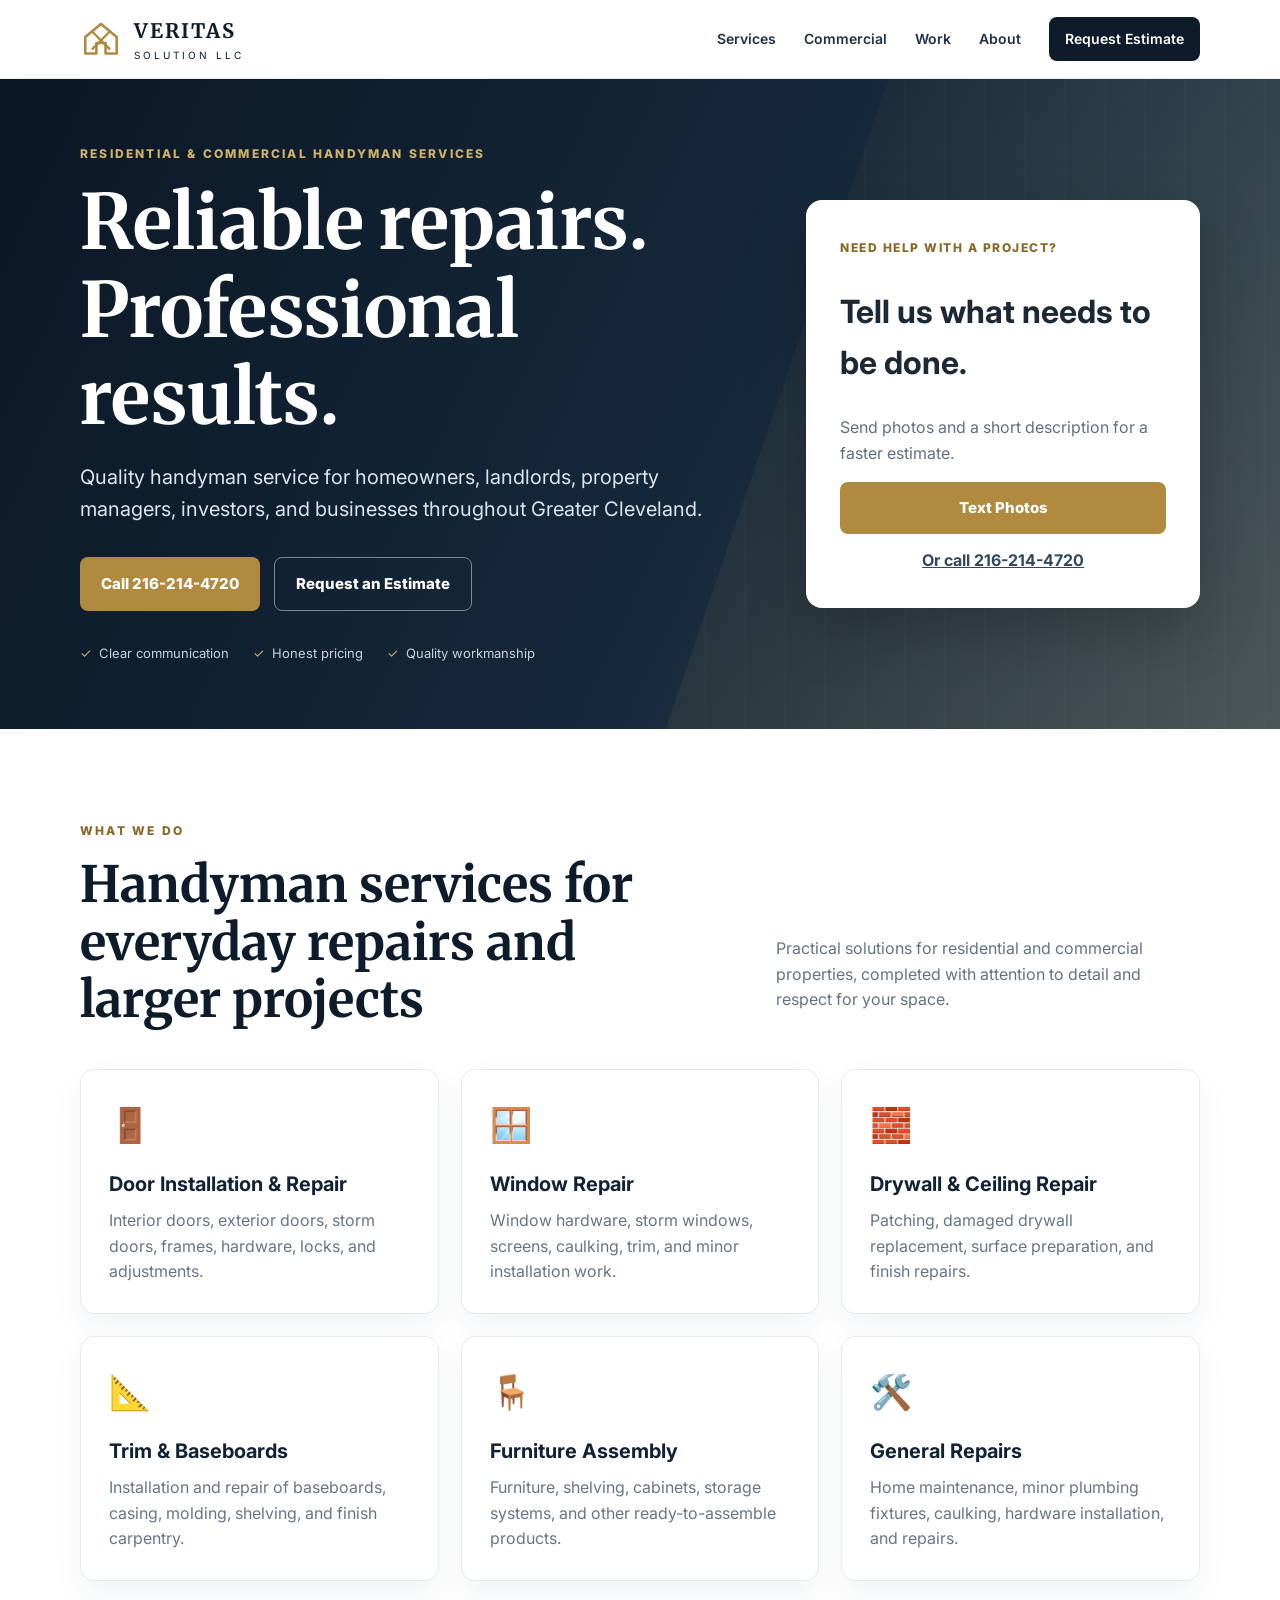
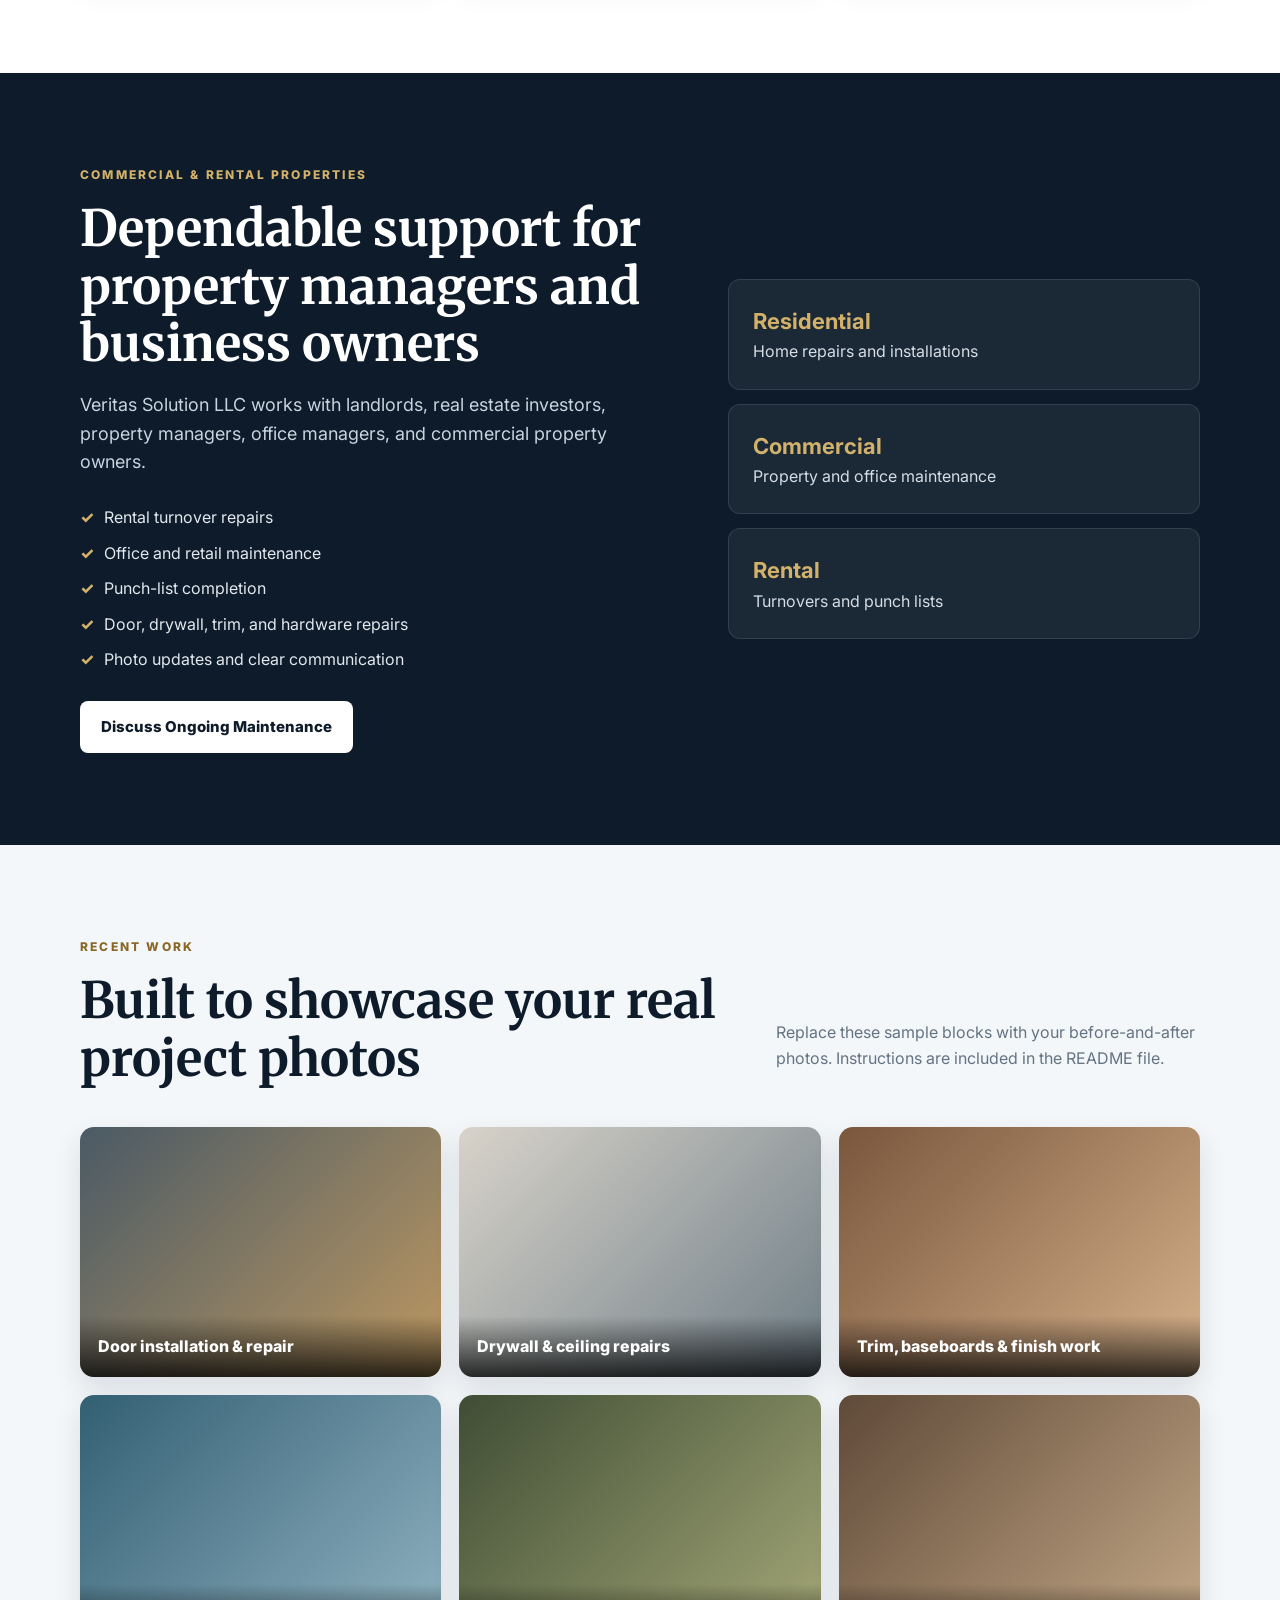
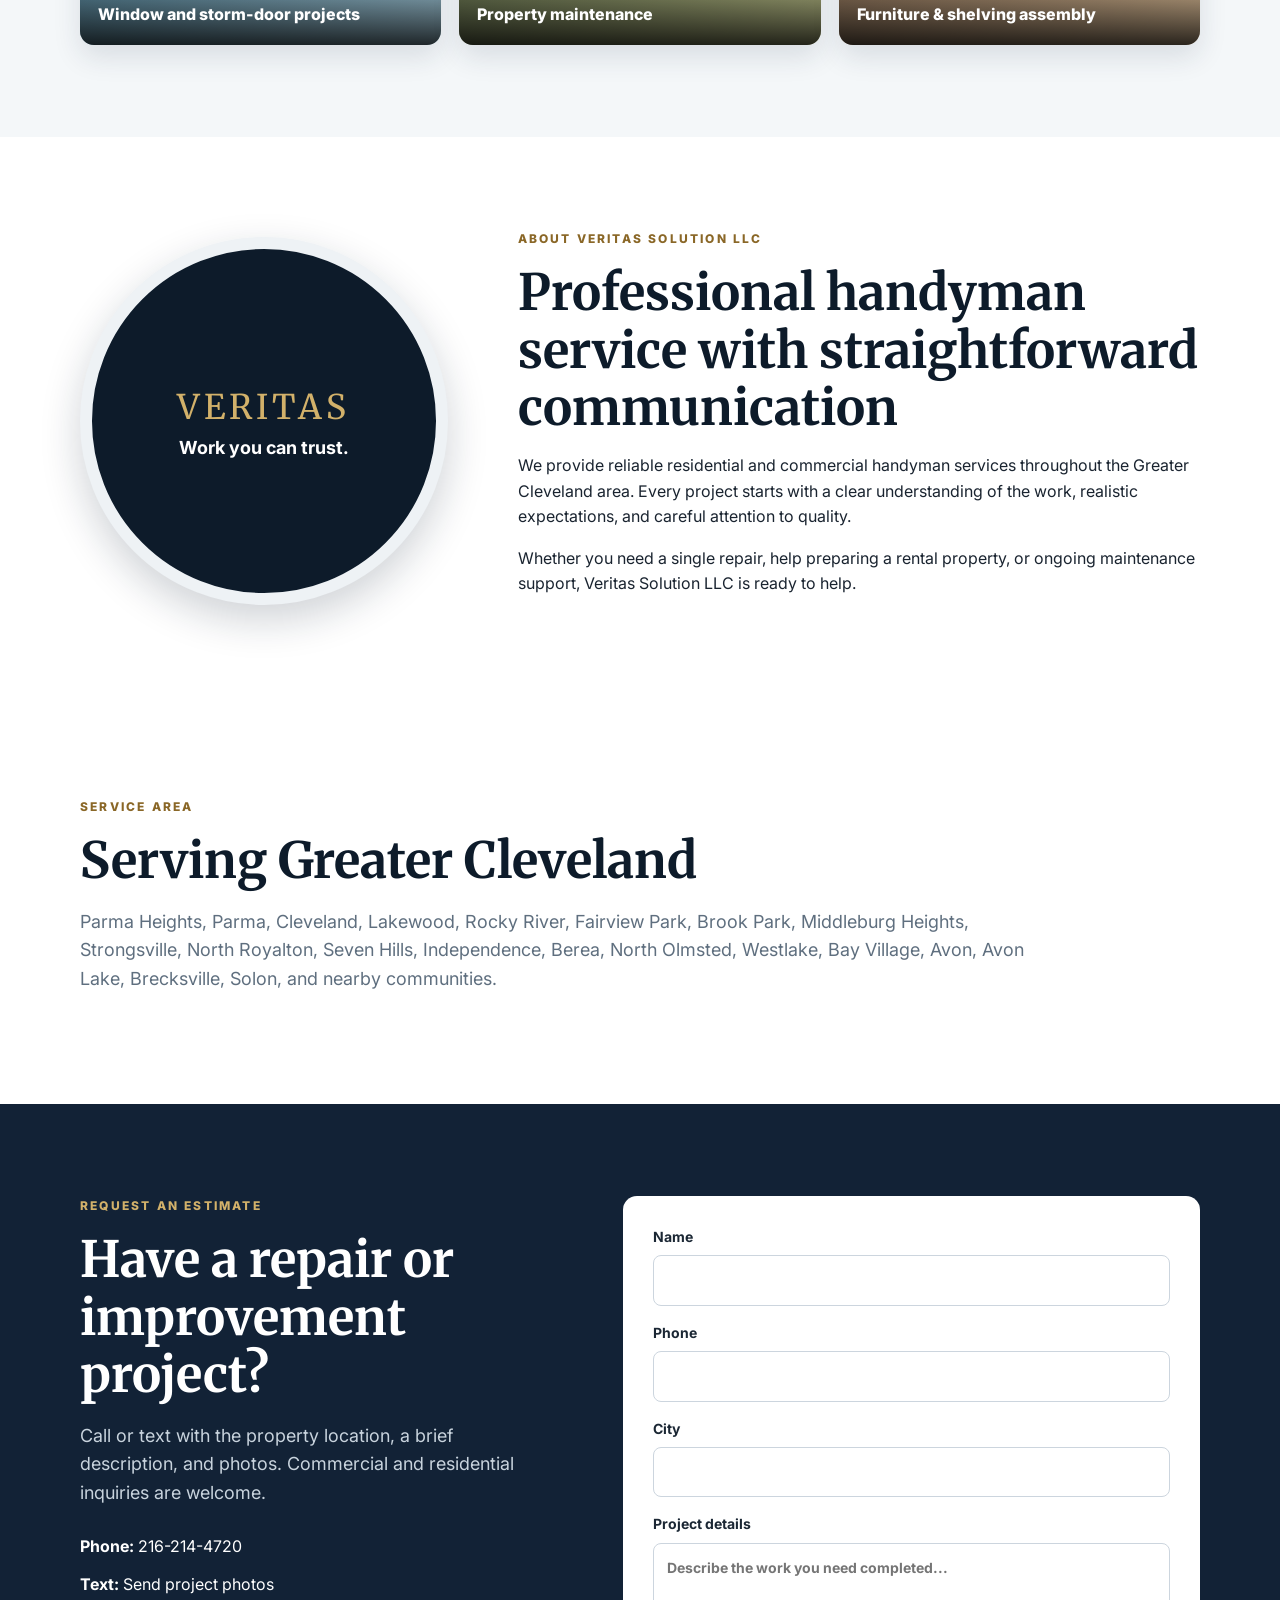
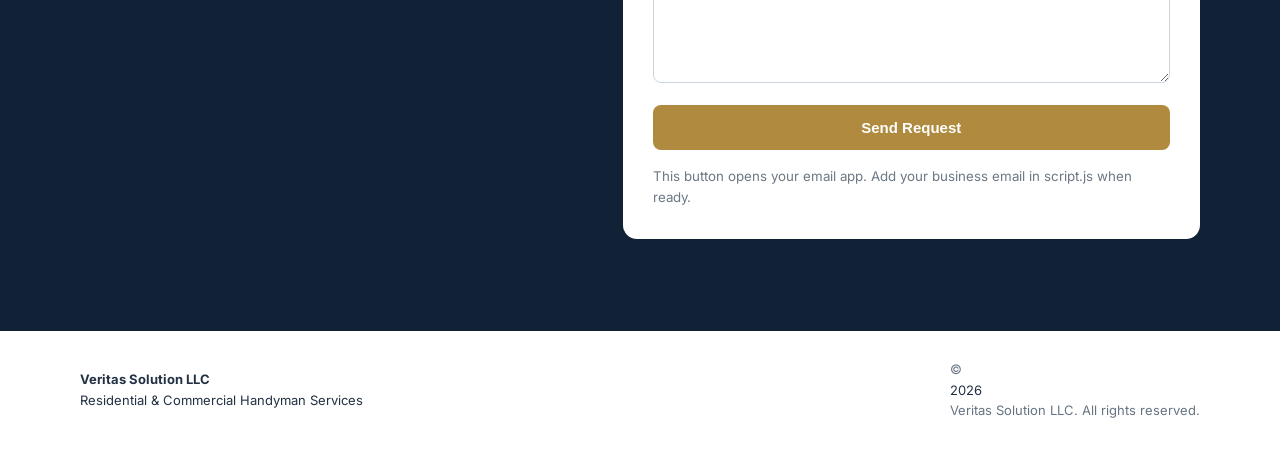
==== index.html @ aa349746 "Add files via upload" ====
<!DOCTYPE html>
<html lang="en">
<head>
  <meta charset="UTF-8" />
  <meta name="viewport" content="width=device-width, initial-scale=1.0" />
  <meta name="description" content="Veritas Solution LLC provides residential and commercial handyman services across Greater Cleveland, including door and window repair, drywall, trim, painting, furniture assembly, property maintenance, and general repairs." />
  <meta name="theme-color" content="#0d1b2a" />
  <title>Veritas Solution LLC | Handyman Services in Greater Cleveland</title>
  <link rel="preconnect" href="https://fonts.googleapis.com">
  <link rel="preconnect" href="https://fonts.gstatic.com" crossorigin>
  <link href="https://fonts.googleapis.com/css2?family=Inter:wght@400;500;600;700;800&family=Merriweather:wght@700&display=swap" rel="stylesheet">
  <link rel="stylesheet" href="styles.css" />
</head>
<body>
  <header class="site-header">
    <div class="container nav-wrap">
      <a class="brand" href="#top" aria-label="Veritas Solution LLC home">
        <svg class="brand-mark" viewBox="0 0 64 64" aria-hidden="true">
          <path d="M8 29 32 9l24 20v25H39V38H25v16H8Z" fill="none" stroke="currentColor" stroke-width="4" stroke-linejoin="round"/>
          <path d="m19 47 26-26M20 22l25 25" stroke="currentColor" stroke-width="3.5" stroke-linecap="round"/>
        </svg>
        <span>
          <strong>VERITAS</strong>
          <small>SOLUTION LLC</small>
        </span>
      </a>

      <button class="menu-button" aria-label="Open navigation" aria-expanded="false">☰</button>

      <nav class="main-nav" aria-label="Main navigation">
        <a href="#services">Services</a>
        <a href="#commercial">Commercial</a>
        <a href="#gallery">Work</a>
        <a href="#about">About</a>
        <a href="#contact" class="nav-cta">Request Estimate</a>
      </nav>
    </div>
  </header>

  <main id="top">
    <section class="hero">
      <div class="hero-overlay"></div>
      <div class="container hero-grid">
        <div class="hero-copy">
          <div class="eyebrow">Residential & Commercial Handyman Services</div>
          <h1>Reliable repairs.<br>Professional results.</h1>
          <p>
            Quality handyman service for homeowners, landlords, property managers,
            investors, and businesses throughout Greater Cleveland.
          </p>
          <div class="hero-actions">
            <a class="button primary" href="tel:+12162144720">Call 216-214-4720</a>
            <a class="button secondary" href="#contact">Request an Estimate</a>
          </div>
          <div class="trust-row">
            <span>Clear communication</span>
            <span>Honest pricing</span>
            <span>Quality workmanship</span>
          </div>
        </div>

        <aside class="estimate-card">
          <span class="card-kicker">Need help with a project?</span>
          <h2>Tell us what needs to be done.</h2>
          <p>Send photos and a short description for a faster estimate.</p>
          <a class="button primary full" href="sms:+12162144720?body=Hello%20Veritas%20Solution%20LLC,%20I%20would%20like%20an%20estimate%20for:">Text Photos</a>
          <a class="text-link" href="tel:+12162144720">Or call 216-214-4720</a>
        </aside>
      </div>
    </section>

    <section class="section services-section" id="services">
      <div class="container">
        <div class="section-heading">
          <div>
            <div class="eyebrow dark">What We Do</div>
            <h2>Handyman services for everyday repairs and larger projects</h2>
          </div>
          <p>
            Practical solutions for residential and commercial properties,
            completed with attention to detail and respect for your space.
          </p>
        </div>

        <div class="service-grid">
          <article class="service-card">
            <div class="service-icon">🚪</div>
            <h3>Door Installation & Repair</h3>
            <p>Interior doors, exterior doors, storm doors, frames, hardware, locks, and adjustments.</p>
          </article>
          <article class="service-card">
            <div class="service-icon">🪟</div>
            <h3>Window Repair</h3>
            <p>Window hardware, storm windows, screens, caulking, trim, and minor installation work.</p>
          </article>
          <article class="service-card">
            <div class="service-icon">🧱</div>
            <h3>Drywall & Ceiling Repair</h3>
            <p>Patching, damaged drywall replacement, surface preparation, and finish repairs.</p>
          </article>
          <article class="service-card">
            <div class="service-icon">📐</div>
            <h3>Trim & Baseboards</h3>
            <p>Installation and repair of baseboards, casing, molding, shelving, and finish carpentry.</p>
          </article>
          <article class="service-card">
            <div class="service-icon">🪑</div>
            <h3>Furniture Assembly</h3>
            <p>Furniture, shelving, cabinets, storage systems, and other ready-to-assemble products.</p>
          </article>
          <article class="service-card">
            <div class="service-icon">🛠️</div>
            <h3>General Repairs</h3>
            <p>Home maintenance, minor plumbing fixtures, caulking, hardware installation, and repairs.</p>
          </article>
        </div>
      </div>
    </section>

    <section class="section commercial-section" id="commercial">
      <div class="container commercial-grid">
        <div>
          <div class="eyebrow">Commercial & Rental Properties</div>
          <h2>Dependable support for property managers and business owners</h2>
          <p>
            Veritas Solution LLC works with landlords, real estate investors,
            property managers, office managers, and commercial property owners.
          </p>
          <ul class="check-list">
            <li>Rental turnover repairs</li>
            <li>Office and retail maintenance</li>
            <li>Punch-list completion</li>
            <li>Door, drywall, trim, and hardware repairs</li>
            <li>Photo updates and clear communication</li>
          </ul>
          <a class="button light" href="#contact">Discuss Ongoing Maintenance</a>
        </div>
        <div class="commercial-panel">
          <div class="panel-stat">
            <strong>Residential</strong>
            <span>Home repairs and installations</span>
          </div>
          <div class="panel-stat">
            <strong>Commercial</strong>
            <span>Property and office maintenance</span>
          </div>
          <div class="panel-stat">
            <strong>Rental</strong>
            <span>Turnovers and punch lists</span>
          </div>
        </div>
      </div>
    </section>

    <section class="section gallery-section" id="gallery">
      <div class="container">
        <div class="section-heading">
          <div>
            <div class="eyebrow dark">Recent Work</div>
            <h2>Built to showcase your real project photos</h2>
          </div>
          <p>
            Replace these sample blocks with your before-and-after photos.
            Instructions are included in the README file.
          </p>
        </div>

        <div class="gallery-grid">
          <figure class="gallery-item photo-one"><figcaption>Door installation & repair</figcaption></figure>
          <figure class="gallery-item photo-two"><figcaption>Drywall & ceiling repairs</figcaption></figure>
          <figure class="gallery-item photo-three"><figcaption>Trim, baseboards & finish work</figcaption></figure>
          <figure class="gallery-item photo-four"><figcaption>Window and storm-door projects</figcaption></figure>
          <figure class="gallery-item photo-five"><figcaption>Property maintenance</figcaption></figure>
          <figure class="gallery-item photo-six"><figcaption>Furniture & shelving assembly</figcaption></figure>
        </div>
      </div>
    </section>

    <section class="section about-section" id="about">
      <div class="container about-grid">
        <div class="about-badge">
          <span>VERITAS</span>
          <strong>Work you can trust.</strong>
        </div>
        <div>
          <div class="eyebrow dark">About Veritas Solution LLC</div>
          <h2>Professional handyman service with straightforward communication</h2>
          <p>
            We provide reliable residential and commercial handyman services
            throughout the Greater Cleveland area. Every project starts with a
            clear understanding of the work, realistic expectations, and careful
            attention to quality.
          </p>
          <p>
            Whether you need a single repair, help preparing a rental property,
            or ongoing maintenance support, Veritas Solution LLC is ready to help.
          </p>
        </div>
      </div>
    </section>

    <section class="section service-area-section">
      <div class="container">
        <div class="eyebrow dark">Service Area</div>
        <h2>Serving Greater Cleveland</h2>
        <p class="area-copy">
          Parma Heights, Parma, Cleveland, Lakewood, Rocky River, Fairview Park,
          Brook Park, Middleburg Heights, Strongsville, North Royalton, Seven Hills,
          Independence, Berea, North Olmsted, Westlake, Bay Village, Avon, Avon Lake,
          Brecksville, Solon, and nearby communities.
        </p>
      </div>
    </section>

    <section class="section contact-section" id="contact">
      <div class="container contact-grid">
        <div>
          <div class="eyebrow">Request an Estimate</div>
          <h2>Have a repair or improvement project?</h2>
          <p>
            Call or text with the property location, a brief description, and photos.
            Commercial and residential inquiries are welcome.
          </p>
          <div class="contact-lines">
            <a href="tel:+12162144720"><strong>Phone:</strong> 216-214-4720</a>
            <a href="sms:+12162144720"><strong>Text:</strong> Send project photos</a>
          </div>
        </div>

        <form class="contact-form" action="mailto:" method="post" enctype="text/plain" onsubmit="return prepareEmail(event)">
          <label>
            Name
            <input id="name" name="name" required autocomplete="name" />
          </label>
          <label>
            Phone
            <input id="phone" name="phone" required autocomplete="tel" />
          </label>
          <label>
            City
            <input id="city" name="city" autocomplete="address-level2" />
          </label>
          <label>
            Project details
            <textarea id="message" name="message" rows="5" required placeholder="Describe the work you need completed..."></textarea>
          </label>
          <button class="button primary full" type="submit">Send Request</button>
          <small>This button opens your email app. Add your business email in script.js when ready.</small>
        </form>
      </div>
    </section>
  </main>

  <footer>
    <div class="container footer-wrap">
      <div>
        <strong>Veritas Solution LLC</strong>
        <span>Residential & Commercial Handyman Services</span>
      </div>
      <div>© <span id="year"></span> Veritas Solution LLC. All rights reserved.</div>
    </div>
  </footer>

  <script src="script.js"></script>
</body>
</html>
---- styles.css ----
*{box-sizing:border-box}html{scroll-behavior:smooth}body{margin:0;font-family:Inter,Arial,sans-serif;color:#1a2430;background:#fff;line-height:1.6}.container{width:min(1120px,calc(100% - 40px));margin:auto}.site-header{position:sticky;top:0;z-index:20;background:rgba(255,255,255,.96);backdrop-filter:blur(12px);border-bottom:1px solid #e8edf2}.nav-wrap{height:78px;display:flex;align-items:center;justify-content:space-between}.brand{display:flex;align-items:center;gap:12px;color:#0d1b2a;text-decoration:none}.brand-mark{width:42px;height:42px;color:#b08a3e}.brand strong{display:block;font-family:Merriweather,serif;font-size:20px;letter-spacing:2px}.brand small{display:block;font-size:10px;letter-spacing:3px}.main-nav{display:flex;align-items:center;gap:28px}.main-nav a{text-decoration:none;color:#233143;font-weight:600;font-size:14px}.nav-cta{padding:11px 16px;background:#0d1b2a;color:#fff!important;border-radius:8px}.menu-button{display:none;border:0;background:none;font-size:28px}.hero{position:relative;min-height:650px;background:linear-gradient(115deg,#0b1725 0%,#15283a 55%,#31495e 100%);color:#fff;overflow:hidden}.hero:after{content:"";position:absolute;right:-10%;top:0;width:58%;height:100%;background:linear-gradient(135deg,transparent,rgba(176,138,62,.22)),repeating-linear-gradient(90deg,transparent 0 38px,rgba(255,255,255,.025) 39px 40px);clip-path:polygon(30% 0,100% 0,100% 100%,0 100%)}.hero-grid{position:relative;z-index:2;display:grid;grid-template-columns:1.25fr .75fr;gap:70px;align-items:center;min-height:650px}.eyebrow{text-transform:uppercase;letter-spacing:2.2px;font-size:12px;font-weight:800;color:#d2b16a;margin-bottom:16px}.eyebrow.dark{color:#8a6727}.hero h1,.section h2{font-family:Merriweather,serif;line-height:1.15;margin:0}.hero h1{font-size:clamp(46px,6vw,76px);max-width:760px}.hero-copy>p{font-size:20px;max-width:680px;color:#dce5ed}.hero-actions{display:flex;gap:14px;flex-wrap:wrap;margin:32px 0}.button{display:inline-flex;align-items:center;justify-content:center;padding:14px 21px;border-radius:8px;text-decoration:none;font-weight:800;border:0;cursor:pointer;font-size:15px}.button.primary{background:#b08a3e;color:#fff}.button.secondary{border:1px solid rgba(255,255,255,.45);color:#fff}.button.light{background:#fff;color:#0d1b2a}.button.full{width:100%}.trust-row{display:flex;gap:24px;flex-wrap:wrap;color:#c8d3dd;font-size:13px}.trust-row span:before{content:"✓";color:#d2b16a;margin-right:7px}.estimate-card{background:#fff;color:#1c2834;padding:34px;border-radius:16px;box-shadow:0 20px 60px rgba(0,0,0,.22)}.estimate-card h2{font-size:32px}.estimate-card p{color:#617080}.card-kicker{font-weight:800;color:#8a6727;text-transform:uppercase;font-size:12px;letter-spacing:1.5px}.text-link{display:block;text-align:center;margin-top:14px;color:#33485d;font-weight:700}.section{padding:92px 0}.section-heading{display:grid;grid-template-columns:1.2fr .8fr;gap:60px;align-items:end;margin-bottom:40px}.section h2{font-size:clamp(34px,4vw,50px);color:#0d1b2a}.section-heading p{color:#647384}.service-grid{display:grid;grid-template-columns:repeat(3,1fr);gap:22px}.service-card{padding:28px;border:1px solid #e5eaf0;border-radius:14px;background:#fff;box-shadow:0 12px 30px rgba(25,44,62,.06)}.service-card h3{margin:16px 0 8px;font-size:20px;color:#122236}.service-card p{margin:0;color:#677686}.service-icon{font-size:34px}.commercial-section{background:#0d1b2a;color:#fff}.commercial-grid{display:grid;grid-template-columns:1.1fr .9fr;gap:70px;align-items:center}.commercial-section h2{color:#fff}.commercial-section p{color:#c8d3dd;font-size:18px}.check-list{list-style:none;padding:0;margin:28px 0}.check-list li{margin:10px 0;color:#e2e8ee}.check-list li:before{content:"✓";color:#d2b16a;font-weight:800;margin-right:10px}.commercial-panel{display:grid;gap:14px}.panel-stat{padding:24px;background:rgba(255,255,255,.06);border:1px solid rgba(255,255,255,.11);border-radius:12px}.panel-stat strong{display:block;font-size:22px;color:#d2b16a}.panel-stat span{color:#d5dde5}.gallery-section{background:#f4f7f9}.gallery-grid{display:grid;grid-template-columns:repeat(3,1fr);gap:18px}.gallery-item{height:250px;margin:0;border-radius:14px;overflow:hidden;display:flex;align-items:flex-end;background-size:cover;background-position:center;box-shadow:0 12px 28px rgba(25,44,62,.12)}.gallery-item figcaption{width:100%;padding:18px;color:#fff;font-weight:800;background:linear-gradient(transparent,rgba(0,0,0,.78))}.photo-one{background:linear-gradient(135deg,#4a5a65,#bd9861)}.photo-two{background:linear-gradient(135deg,#d8d3ca,#6e7d86)}.photo-three{background:linear-gradient(135deg,#7a563d,#d6b28b)}.photo-four{background:linear-gradient(135deg,#335f73,#91b3c2)}.photo-five{background:linear-gradient(135deg,#3f4d34,#a5a878)}.photo-six{background:linear-gradient(135deg,#5f4938,#c5aa88)}.about-grid{display:grid;grid-template-columns:.7fr 1.3fr;gap:70px;align-items:center}.about-badge{aspect-ratio:1;background:#0d1b2a;color:#fff;border-radius:50%;display:flex;flex-direction:column;align-items:center;justify-content:center;text-align:center;border:12px solid #eef2f5;box-shadow:0 15px 40px rgba(15,31,48,.2)}.about-badge span{font-family:Merriweather,serif;font-size:34px;letter-spacing:4px;color:#d2b16a}.about-badge strong{max-width:180px;font-size:18px}.area-copy{max-width:960px;color:#5f6f7f;font-size:18px}.contact-section{background:#122236;color:#fff}.contact-grid{display:grid;grid-template-columns:.9fr 1.1fr;gap:70px;align-items:start}.contact-section h2{color:#fff}.contact-section p{color:#c8d3dd;font-size:18px}.contact-lines{display:grid;gap:12px;margin-top:26px}.contact-lines a{color:#fff;text-decoration:none}.contact-form{background:#fff;color:#1b2734;padding:30px;border-radius:14px;display:grid;gap:16px}.contact-form label{font-weight:700;font-size:14px}.contact-form input,.contact-form textarea{width:100%;margin-top:7px;padding:13px;border:1px solid #ccd5de;border-radius:8px;font:inherit}.contact-form small{color:#6c7884}.footer-wrap{display:flex;justify-content:space-between;gap:20px;align-items:center;padding:28px 0;font-size:13px;color:#667483}.footer-wrap strong,.footer-wrap span{display:block;color:#223143}@media(max-width:900px){.main-nav{display:none;position:absolute;left:20px;right:20px;top:70px;background:#fff;padding:20px;border-radius:12px;box-shadow:0 15px 35px rgba(0,0,0,.15);flex-direction:column;align-items:flex-start}.main-nav.open{display:flex}.menu-button{display:block}.hero-grid,.commercial-grid,.about-grid,.contact-grid,.section-heading{grid-template-columns:1fr}.hero-grid{padding:80px 0}.service-grid,.gallery-grid{grid-template-columns:repeat(2,1fr)}.about-badge{max-width:320px}.section-heading{gap:15px}}@media(max-width:620px){.container{width:min(100% - 26px,1120px)}.hero h1{font-size:43px}.hero-copy>p{font-size:17px}.service-grid,.gallery-grid{grid-template-columns:1fr}.section{padding:68px 0}.hero-actions{flex-direction:column}.button{width:100%}.footer-wrap{flex-direction:column;align-items:flex-start}.estimate-card{padding:24px}}
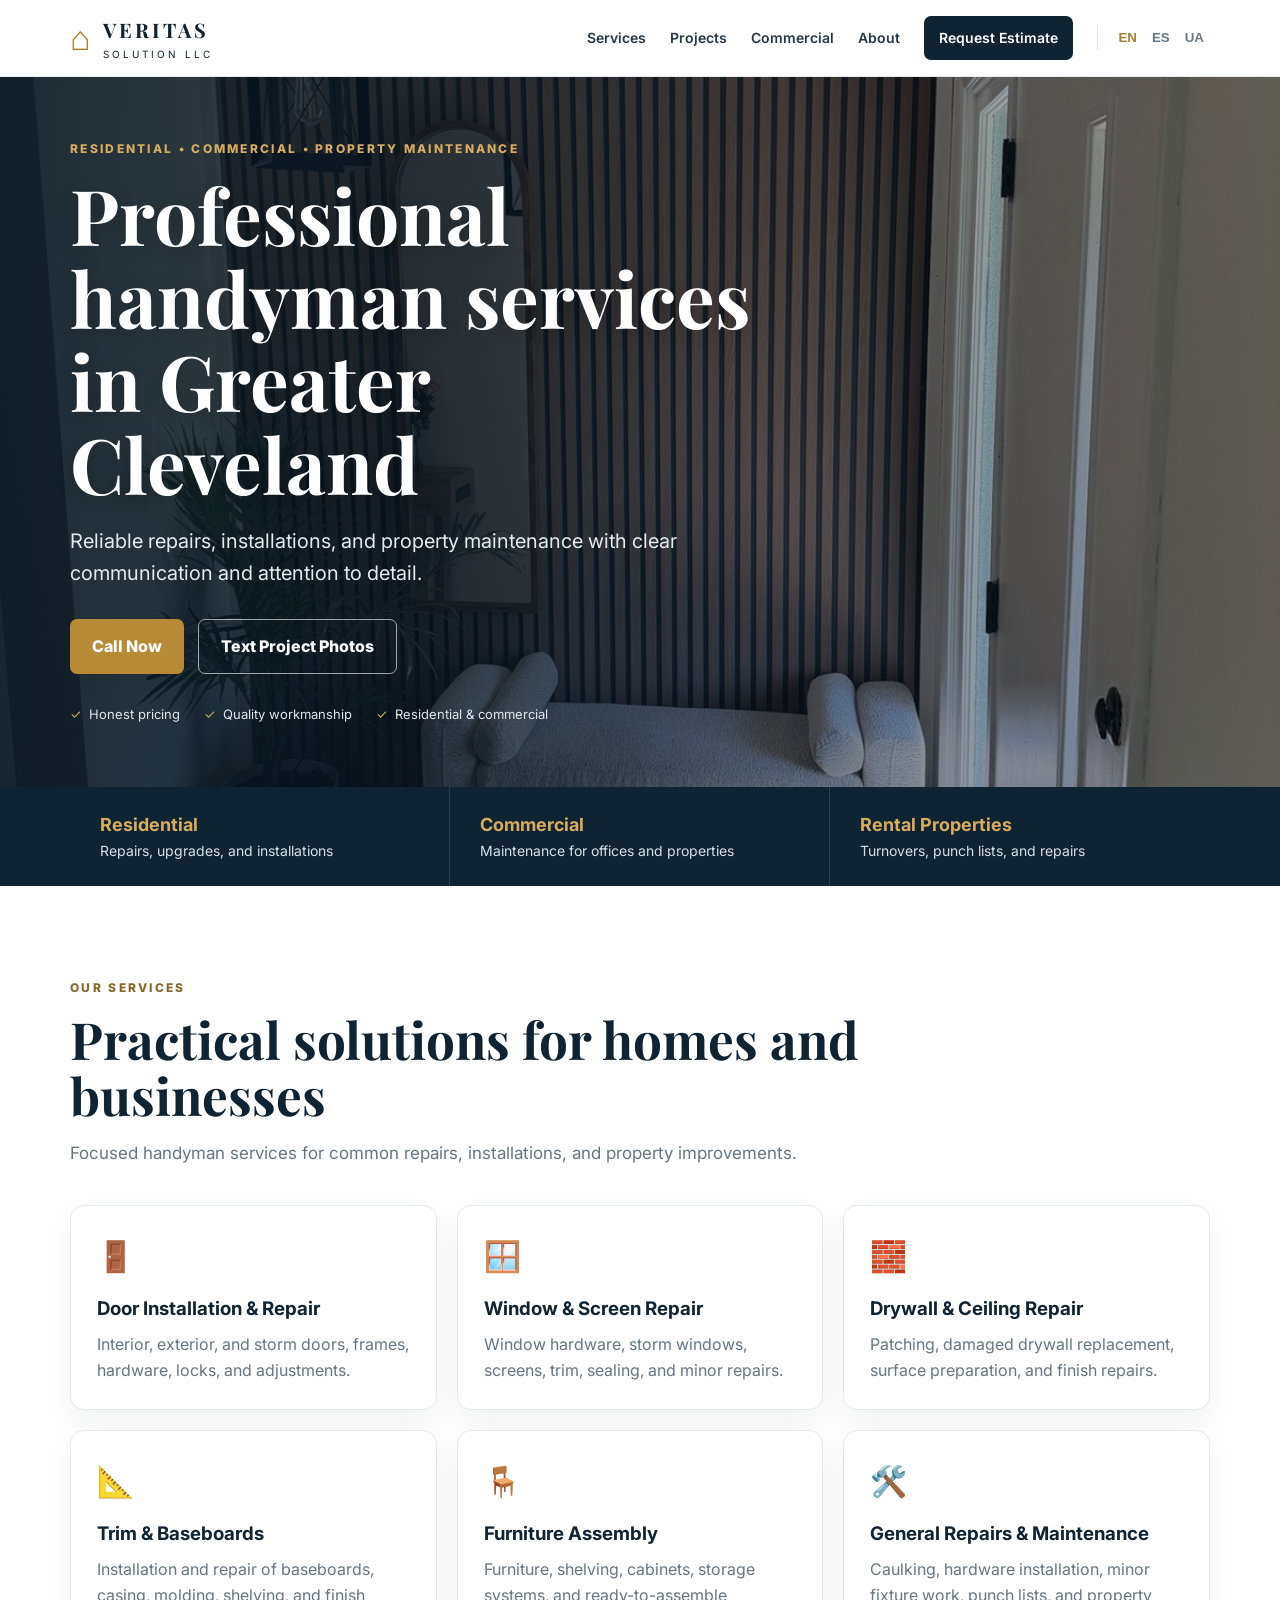
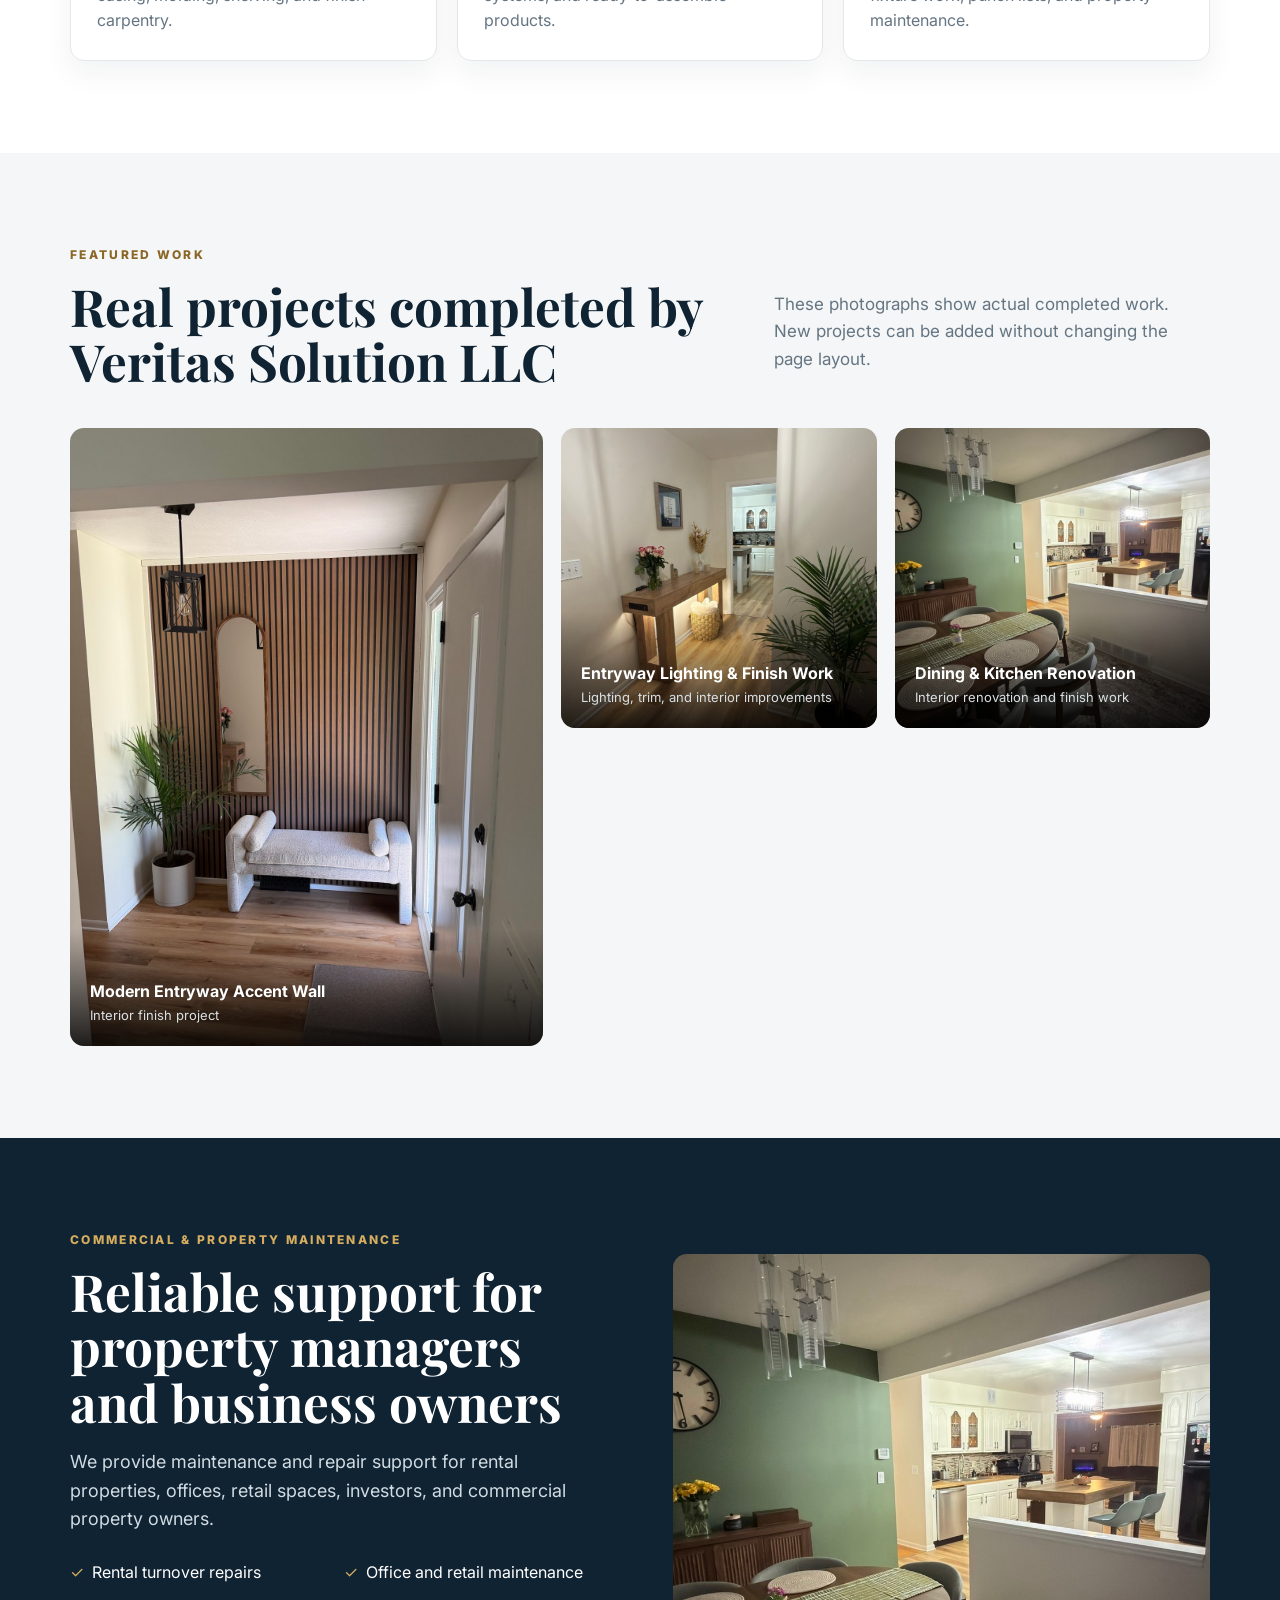
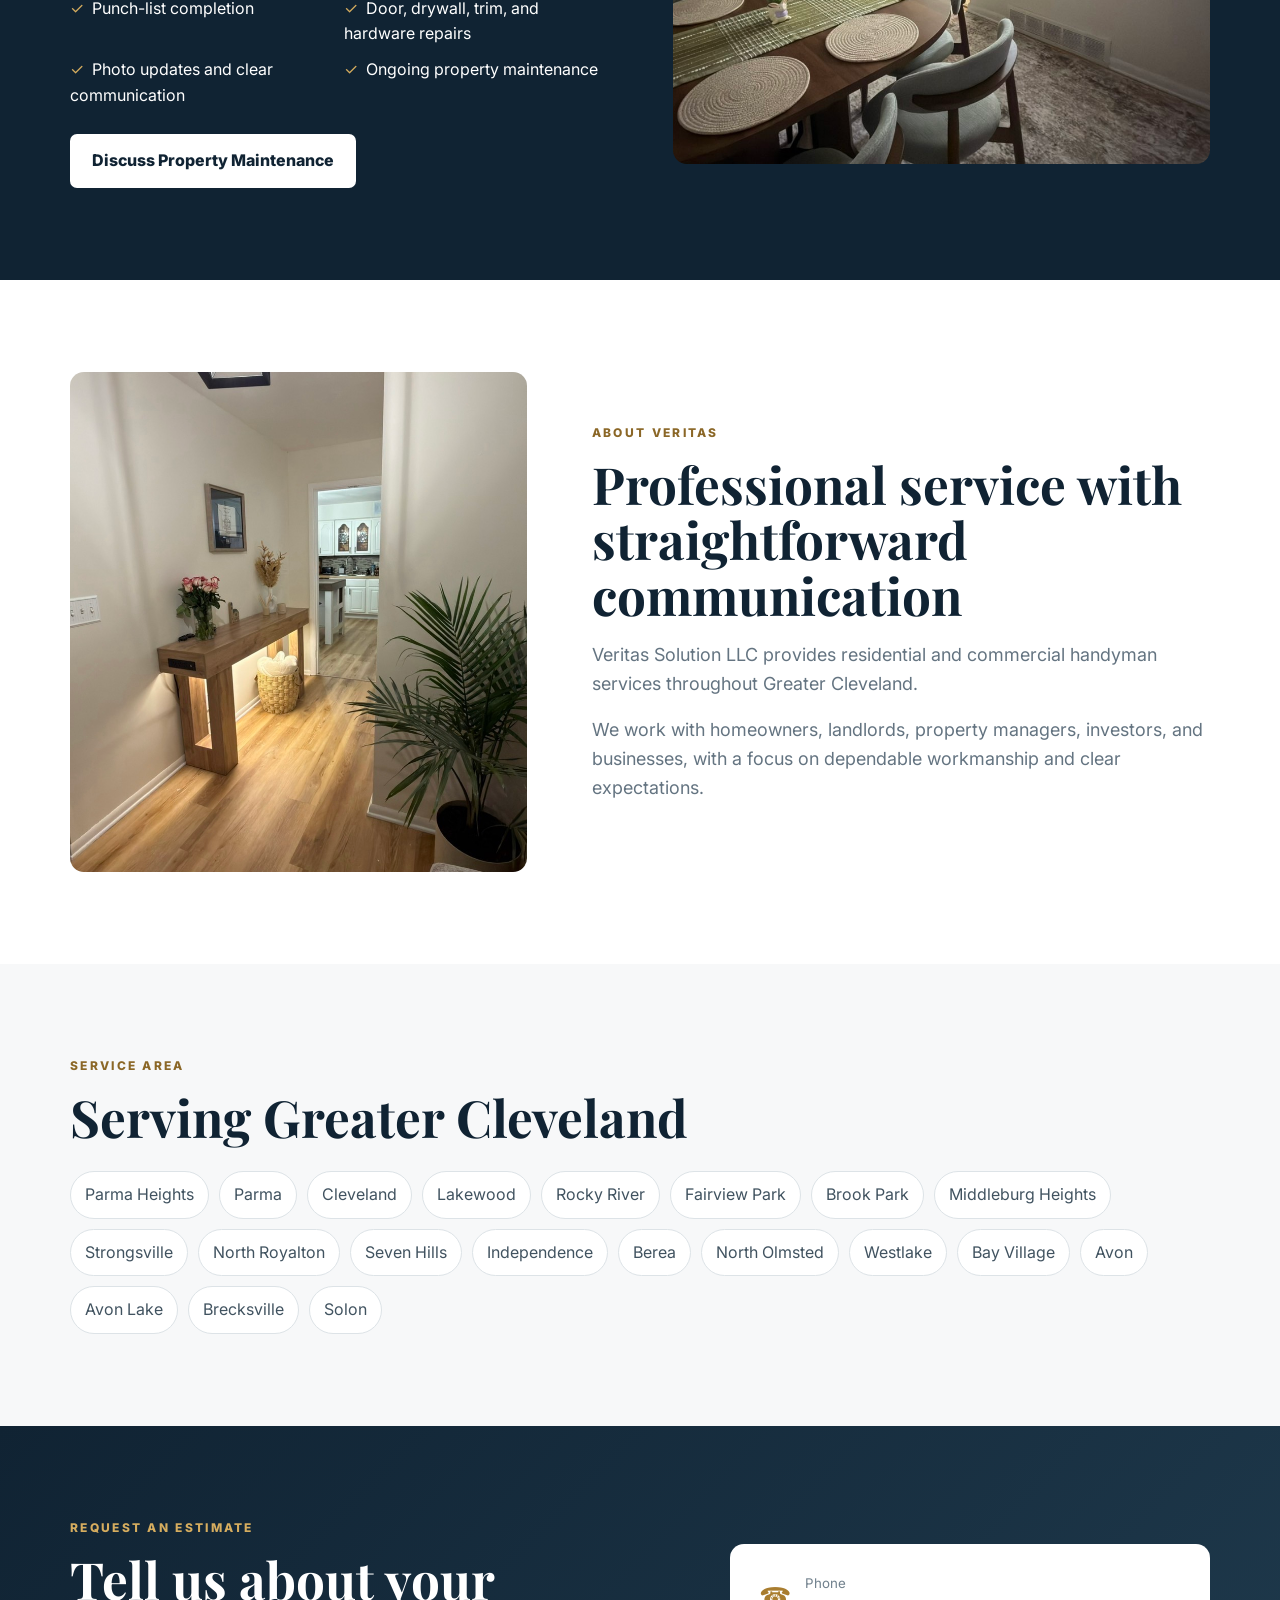
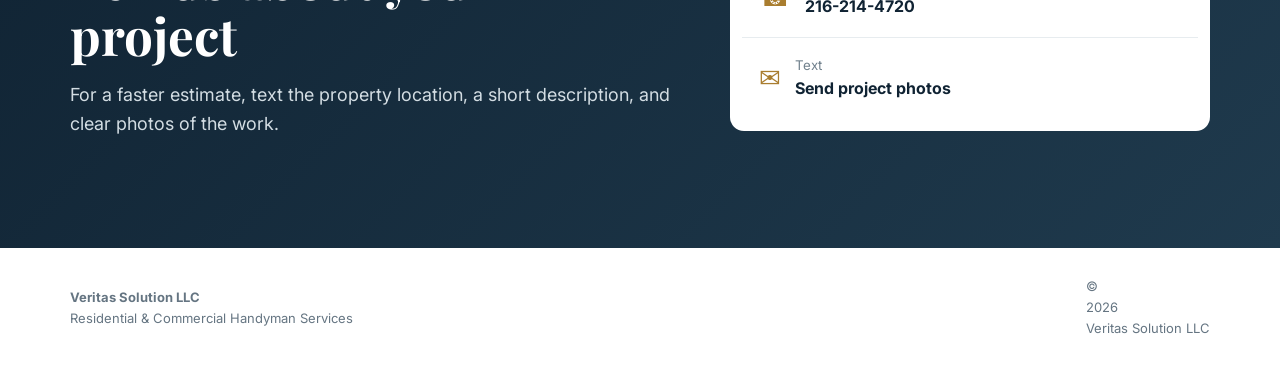
==== commit b3fe4e04: "Upadte website to professional multilingual version" ====
--- a/index.html
+++ b/index.html
@@ -1,266 +1,153 @@
-<!DOCTYPE html>
+<!doctype html>
 <html lang="en">
 <head>
-  <meta charset="UTF-8" />
-  <meta name="viewport" content="width=device-width, initial-scale=1.0" />
-  <meta name="description" content="Veritas Solution LLC provides residential and commercial handyman services across Greater Cleveland, including door and window repair, drywall, trim, painting, furniture assembly, property maintenance, and general repairs." />
-  <meta name="theme-color" content="#0d1b2a" />
-  <title>Veritas Solution LLC | Handyman Services in Greater Cleveland</title>
+  <meta charset="utf-8">
+  <meta name="viewport" content="width=device-width,initial-scale=1">
+  <meta name="description" content="Veritas Solution LLC provides residential and commercial handyman services throughout Greater Cleveland.">
+  <meta name="theme-color" content="#102333">
+  <title>Veritas Solution LLC | Greater Cleveland Handyman</title>
   <link rel="preconnect" href="https://fonts.googleapis.com">
   <link rel="preconnect" href="https://fonts.gstatic.com" crossorigin>
-  <link href="https://fonts.googleapis.com/css2?family=Inter:wght@400;500;600;700;800&family=Merriweather:wght@700&display=swap" rel="stylesheet">
-  <link rel="stylesheet" href="styles.css" />
+  <link href="https://fonts.googleapis.com/css2?family=Inter:wght@400;500;600;700;800&family=Playfair+Display:wght@600;700&display=swap" rel="stylesheet">
+  <link rel="stylesheet" href="styles.css">
 </head>
 <body>
-  <header class="site-header">
-    <div class="container nav-wrap">
-      <a class="brand" href="#top" aria-label="Veritas Solution LLC home">
-        <svg class="brand-mark" viewBox="0 0 64 64" aria-hidden="true">
-          <path d="M8 29 32 9l24 20v25H39V38H25v16H8Z" fill="none" stroke="currentColor" stroke-width="4" stroke-linejoin="round"/>
-          <path d="m19 47 26-26M20 22l25 25" stroke="currentColor" stroke-width="3.5" stroke-linecap="round"/>
-        </svg>
-        <span>
-          <strong>VERITAS</strong>
-          <small>SOLUTION LLC</small>
-        </span>
+  <header class="topbar">
+    <div class="container nav">
+      <a class="brand" href="#home" aria-label="Veritas Solution LLC">
+        <span class="brand-icon">⌂</span>
+        <span><strong>VERITAS</strong><small>SOLUTION LLC</small></span>
       </a>
-
-      <button class="menu-button" aria-label="Open navigation" aria-expanded="false">☰</button>
-
-      <nav class="main-nav" aria-label="Main navigation">
-        <a href="#services">Services</a>
-        <a href="#commercial">Commercial</a>
-        <a href="#gallery">Work</a>
-        <a href="#about">About</a>
-        <a href="#contact" class="nav-cta">Request Estimate</a>
+      <button class="menu-toggle" aria-label="Open menu">☰</button>
+      <nav class="menu">
+        <a href="#services" data-i18n="nav_services">Services</a>
+        <a href="#projects" data-i18n="nav_projects">Projects</a>
+        <a href="#commercial" data-i18n="nav_commercial">Commercial</a>
+        <a href="#about" data-i18n="nav_about">About</a>
+        <a href="#contact" class="nav-cta" data-i18n="nav_estimate">Request Estimate</a>
+        <div class="languages" aria-label="Language">
+          <button data-lang="en" class="active">EN</button>
+          <button data-lang="es">ES</button>
+          <button data-lang="uk">UA</button>
+        </div>
       </nav>
     </div>
   </header>
 
-  <main id="top">
+  <main id="home">
     <section class="hero">
-      <div class="hero-overlay"></div>
-      <div class="container hero-grid">
+      <div class="hero-shade"></div>
+      <div class="container hero-content">
         <div class="hero-copy">
-          <div class="eyebrow">Residential & Commercial Handyman Services</div>
-          <h1>Reliable repairs.<br>Professional results.</h1>
-          <p>
-            Quality handyman service for homeowners, landlords, property managers,
-            investors, and businesses throughout Greater Cleveland.
-          </p>
+          <span class="eyebrow" data-i18n="hero_eyebrow">Residential • Commercial • Property Maintenance</span>
+          <h1 data-i18n="hero_title">Professional handyman services in Greater Cleveland</h1>
+          <p data-i18n="hero_text">Reliable repairs, installations, and property maintenance with clear communication and attention to detail.</p>
           <div class="hero-actions">
-            <a class="button primary" href="tel:+12162144720">Call 216-214-4720</a>
-            <a class="button secondary" href="#contact">Request an Estimate</a>
+            <a class="btn gold" href="tel:+12162144720" data-i18n="call_now">Call Now</a>
+            <a class="btn outline" href="sms:+12162144720?body=Hello%20Veritas%20Solution%20LLC,%20I%20would%20like%20an%20estimate." data-i18n="text_photos">Text Project Photos</a>
           </div>
-          <div class="trust-row">
-            <span>Clear communication</span>
-            <span>Honest pricing</span>
-            <span>Quality workmanship</span>
-          </div>
-        </div>
-
-        <aside class="estimate-card">
-          <span class="card-kicker">Need help with a project?</span>
-          <h2>Tell us what needs to be done.</h2>
-          <p>Send photos and a short description for a faster estimate.</p>
-          <a class="button primary full" href="sms:+12162144720?body=Hello%20Veritas%20Solution%20LLC,%20I%20would%20like%20an%20estimate%20for:">Text Photos</a>
-          <a class="text-link" href="tel:+12162144720">Or call 216-214-4720</a>
-        </aside>
-      </div>
-    </section>
-
-    <section class="section services-section" id="services">
-      <div class="container">
-        <div class="section-heading">
-          <div>
-            <div class="eyebrow dark">What We Do</div>
-            <h2>Handyman services for everyday repairs and larger projects</h2>
-          </div>
-          <p>
-            Practical solutions for residential and commercial properties,
-            completed with attention to detail and respect for your space.
-          </p>
-        </div>
-
-        <div class="service-grid">
-          <article class="service-card">
-            <div class="service-icon">🚪</div>
-            <h3>Door Installation & Repair</h3>
-            <p>Interior doors, exterior doors, storm doors, frames, hardware, locks, and adjustments.</p>
-          </article>
-          <article class="service-card">
-            <div class="service-icon">🪟</div>
-            <h3>Window Repair</h3>
-            <p>Window hardware, storm windows, screens, caulking, trim, and minor installation work.</p>
-          </article>
-          <article class="service-card">
-            <div class="service-icon">🧱</div>
-            <h3>Drywall & Ceiling Repair</h3>
-            <p>Patching, damaged drywall replacement, surface preparation, and finish repairs.</p>
-          </article>
-          <article class="service-card">
-            <div class="service-icon">📐</div>
-            <h3>Trim & Baseboards</h3>
-            <p>Installation and repair of baseboards, casing, molding, shelving, and finish carpentry.</p>
-          </article>
-          <article class="service-card">
-            <div class="service-icon">🪑</div>
-            <h3>Furniture Assembly</h3>
-            <p>Furniture, shelving, cabinets, storage systems, and other ready-to-assemble products.</p>
-          </article>
-          <article class="service-card">
-            <div class="service-icon">🛠️</div>
-            <h3>General Repairs</h3>
-            <p>Home maintenance, minor plumbing fixtures, caulking, hardware installation, and repairs.</p>
-          </article>
-        </div>
-      </div>
-    </section>
-
-    <section class="section commercial-section" id="commercial">
-      <div class="container commercial-grid">
-        <div>
-          <div class="eyebrow">Commercial & Rental Properties</div>
-          <h2>Dependable support for property managers and business owners</h2>
-          <p>
-            Veritas Solution LLC works with landlords, real estate investors,
-            property managers, office managers, and commercial property owners.
-          </p>
-          <ul class="check-list">
-            <li>Rental turnover repairs</li>
-            <li>Office and retail maintenance</li>
-            <li>Punch-list completion</li>
-            <li>Door, drywall, trim, and hardware repairs</li>
-            <li>Photo updates and clear communication</li>
-          </ul>
-          <a class="button light" href="#contact">Discuss Ongoing Maintenance</a>
-        </div>
-        <div class="commercial-panel">
-          <div class="panel-stat">
-            <strong>Residential</strong>
-            <span>Home repairs and installations</span>
-          </div>
-          <div class="panel-stat">
-            <strong>Commercial</strong>
-            <span>Property and office maintenance</span>
-          </div>
-          <div class="panel-stat">
-            <strong>Rental</strong>
-            <span>Turnovers and punch lists</span>
+          <div class="hero-points">
+            <span data-i18n="point_1">Honest pricing</span>
+            <span data-i18n="point_2">Quality workmanship</span>
+            <span data-i18n="point_3">Residential & commercial</span>
           </div>
         </div>
       </div>
     </section>
 
-    <section class="section gallery-section" id="gallery">
+    <section class="quick-strip">
+      <div class="container quick-grid">
+        <article><strong data-i18n="quick_residential">Residential</strong><span data-i18n="quick_residential_text">Repairs, upgrades, and installations</span></article>
+        <article><strong data-i18n="quick_commercial">Commercial</strong><span data-i18n="quick_commercial_text">Maintenance for offices and properties</span></article>
+        <article><strong data-i18n="quick_rental">Rental Properties</strong><span data-i18n="quick_rental_text">Turnovers, punch lists, and repairs</span></article>
+      </div>
+    </section>
+
+    <section class="section" id="services">
       <div class="container">
-        <div class="section-heading">
+        <div class="section-head">
+          <span class="eyebrow dark" data-i18n="services_eyebrow">Our Services</span>
+          <h2 data-i18n="services_title">Practical solutions for homes and businesses</h2>
+          <p data-i18n="services_text">Focused handyman services for common repairs, installations, and property improvements.</p>
+        </div>
+        <div id="services-grid" class="cards"></div>
+      </div>
+    </section>
+
+    <section class="section projects-section" id="projects">
+      <div class="container">
+        <div class="section-head split">
           <div>
-            <div class="eyebrow dark">Recent Work</div>
-            <h2>Built to showcase your real project photos</h2>
+            <span class="eyebrow dark" data-i18n="projects_eyebrow">Featured Work</span>
+            <h2 data-i18n="projects_title">Real projects completed by Veritas Solution LLC</h2>
           </div>
-          <p>
-            Replace these sample blocks with your before-and-after photos.
-            Instructions are included in the README file.
-          </p>
+          <p data-i18n="projects_text">These photographs show actual completed work. New projects can be added without changing the page layout.</p>
         </div>
+        <div id="projects-grid" class="projects-grid"></div>
+      </div>
+    </section>
 
-        <div class="gallery-grid">
-          <figure class="gallery-item photo-one"><figcaption>Door installation & repair</figcaption></figure>
-          <figure class="gallery-item photo-two"><figcaption>Drywall & ceiling repairs</figcaption></figure>
-          <figure class="gallery-item photo-three"><figcaption>Trim, baseboards & finish work</figcaption></figure>
-          <figure class="gallery-item photo-four"><figcaption>Window and storm-door projects</figcaption></figure>
-          <figure class="gallery-item photo-five"><figcaption>Property maintenance</figcaption></figure>
-          <figure class="gallery-item photo-six"><figcaption>Furniture & shelving assembly</figcaption></figure>
+    <section class="section commercial" id="commercial">
+      <div class="container commercial-grid">
+        <div>
+          <span class="eyebrow" data-i18n="commercial_eyebrow">Commercial & Property Maintenance</span>
+          <h2 data-i18n="commercial_title">Reliable support for property managers and business owners</h2>
+          <p data-i18n="commercial_text">We provide maintenance and repair support for rental properties, offices, retail spaces, investors, and commercial property owners.</p>
+          <ul id="commercial-list"></ul>
+          <a class="btn light" href="sms:+12162144720?body=Hello%20Veritas%20Solution%20LLC,%20I%20need%20commercial%20property%20maintenance." data-i18n="commercial_cta">Discuss Property Maintenance</a>
+        </div>
+        <div class="commercial-photo" role="img" aria-label="Completed dining and kitchen renovation"></div>
+      </div>
+    </section>
+
+    <section class="section about" id="about">
+      <div class="container about-grid">
+        <div class="about-photo"></div>
+        <div>
+          <span class="eyebrow dark" data-i18n="about_eyebrow">About Veritas</span>
+          <h2 data-i18n="about_title">Professional service with straightforward communication</h2>
+          <p data-i18n="about_text_1">Veritas Solution LLC provides residential and commercial handyman services throughout Greater Cleveland.</p>
+          <p data-i18n="about_text_2">We work with homeowners, landlords, property managers, investors, and businesses, with a focus on dependable workmanship and clear expectations.</p>
         </div>
       </div>
     </section>
 
-    <section class="section about-section" id="about">
-      <div class="container about-grid">
-        <div class="about-badge">
-          <span>VERITAS</span>
-          <strong>Work you can trust.</strong>
-        </div>
-        <div>
-          <div class="eyebrow dark">About Veritas Solution LLC</div>
-          <h2>Professional handyman service with straightforward communication</h2>
-          <p>
-            We provide reliable residential and commercial handyman services
-            throughout the Greater Cleveland area. Every project starts with a
-            clear understanding of the work, realistic expectations, and careful
-            attention to quality.
-          </p>
-          <p>
-            Whether you need a single repair, help preparing a rental property,
-            or ongoing maintenance support, Veritas Solution LLC is ready to help.
-          </p>
-        </div>
+    <section class="section areas">
+      <div class="container">
+        <span class="eyebrow dark" data-i18n="areas_eyebrow">Service Area</span>
+        <h2 data-i18n="areas_title">Serving Greater Cleveland</h2>
+        <div id="areas-list" class="area-list"></div>
       </div>
     </section>
 
-    <section class="section service-area-section">
-      <div class="container">
-        <div class="eyebrow dark">Service Area</div>
-        <h2>Serving Greater Cleveland</h2>
-        <p class="area-copy">
-          Parma Heights, Parma, Cleveland, Lakewood, Rocky River, Fairview Park,
-          Brook Park, Middleburg Heights, Strongsville, North Royalton, Seven Hills,
-          Independence, Berea, North Olmsted, Westlake, Bay Village, Avon, Avon Lake,
-          Brecksville, Solon, and nearby communities.
-        </p>
-      </div>
-    </section>
-
-    <section class="section contact-section" id="contact">
+    <section class="section contact" id="contact">
       <div class="container contact-grid">
         <div>
-          <div class="eyebrow">Request an Estimate</div>
-          <h2>Have a repair or improvement project?</h2>
-          <p>
-            Call or text with the property location, a brief description, and photos.
-            Commercial and residential inquiries are welcome.
-          </p>
-          <div class="contact-lines">
-            <a href="tel:+12162144720"><strong>Phone:</strong> 216-214-4720</a>
-            <a href="sms:+12162144720"><strong>Text:</strong> Send project photos</a>
-          </div>
+          <span class="eyebrow" data-i18n="contact_eyebrow">Request an Estimate</span>
+          <h2 data-i18n="contact_title">Tell us about your project</h2>
+          <p data-i18n="contact_text">For a faster estimate, text the property location, a short description, and clear photos of the work.</p>
         </div>
-
-        <form class="contact-form" action="mailto:" method="post" enctype="text/plain" onsubmit="return prepareEmail(event)">
-          <label>
-            Name
-            <input id="name" name="name" required autocomplete="name" />
-          </label>
-          <label>
-            Phone
-            <input id="phone" name="phone" required autocomplete="tel" />
-          </label>
-          <label>
-            City
-            <input id="city" name="city" autocomplete="address-level2" />
-          </label>
-          <label>
-            Project details
-            <textarea id="message" name="message" rows="5" required placeholder="Describe the work you need completed..."></textarea>
-          </label>
-          <button class="button primary full" type="submit">Send Request</button>
-          <small>This button opens your email app. Add your business email in script.js when ready.</small>
-        </form>
+        <div class="contact-card">
+          <a class="contact-action" href="tel:+12162144720"><span>☎</span><div><small data-i18n="phone_label">Phone</small><strong>216-214-4720</strong></div></a>
+          <a class="contact-action" href="sms:+12162144720?body=Hello%20Veritas%20Solution%20LLC,%20I%20would%20like%20an%20estimate."><span>✉</span><div><small data-i18n="text_label">Text</small><strong data-i18n="send_photos">Send project photos</strong></div></a>
+        </div>
       </div>
     </section>
   </main>
 
   <footer>
-    <div class="container footer-wrap">
-      <div>
-        <strong>Veritas Solution LLC</strong>
-        <span>Residential & Commercial Handyman Services</span>
-      </div>
-      <div>© <span id="year"></span> Veritas Solution LLC. All rights reserved.</div>
+    <div class="container footer">
+      <div><strong>Veritas Solution LLC</strong><span data-i18n="footer_subtitle">Residential & Commercial Handyman Services</span></div>
+      <div>© <span id="year"></span> Veritas Solution LLC</div>
     </div>
   </footer>
 
+  <div class="lightbox" id="lightbox" aria-hidden="true">
+    <button aria-label="Close image">×</button>
+    <img alt="">
+  </div>
+
+  <script src="content.js"></script>
   <script src="script.js"></script>
 </body>
 </html>
--- a/styles.css
+++ b/styles.css
@@ -1 +1 @@
-*{box-sizing:border-box}html{scroll-behavior:smooth}body{margin:0;font-family:Inter,Arial,sans-serif;color:#1a2430;background:#fff;line-height:1.6}.container{width:min(1120px,calc(100% - 40px));margin:auto}.site-header{position:sticky;top:0;z-index:20;background:rgba(255,255,255,.96);backdrop-filter:blur(12px);border-bottom:1px solid #e8edf2}.nav-wrap{height:78px;display:flex;align-items:center;justify-content:space-between}.brand{display:flex;align-items:center;gap:12px;color:#0d1b2a;text-decoration:none}.brand-mark{width:42px;height:42px;color:#b08a3e}.brand strong{display:block;font-family:Merriweather,serif;font-size:20px;letter-spacing:2px}.brand small{display:block;font-size:10px;letter-spacing:3px}.main-nav{display:flex;align-items:center;gap:28px}.main-nav a{text-decoration:none;color:#233143;font-weight:600;font-size:14px}.nav-cta{padding:11px 16px;background:#0d1b2a;color:#fff!important;border-radius:8px}.menu-button{display:none;border:0;background:none;font-size:28px}.hero{position:relative;min-height:650px;background:linear-gradient(115deg,#0b1725 0%,#15283a 55%,#31495e 100%);color:#fff;overflow:hidden}.hero:after{content:"";position:absolute;right:-10%;top:0;width:58%;height:100%;background:linear-gradient(135deg,transparent,rgba(176,138,62,.22)),repeating-linear-gradient(90deg,transparent 0 38px,rgba(255,255,255,.025) 39px 40px);clip-path:polygon(30% 0,100% 0,100% 100%,0 100%)}.hero-grid{position:relative;z-index:2;display:grid;grid-template-columns:1.25fr .75fr;gap:70px;align-items:center;min-height:650px}.eyebrow{text-transform:uppercase;letter-spacing:2.2px;font-size:12px;font-weight:800;color:#d2b16a;margin-bottom:16px}.eyebrow.dark{color:#8a6727}.hero h1,.section h2{font-family:Merriweather,serif;line-height:1.15;margin:0}.hero h1{font-size:clamp(46px,6vw,76px);max-width:760px}.hero-copy>p{font-size:20px;max-width:680px;color:#dce5ed}.hero-actions{display:flex;gap:14px;flex-wrap:wrap;margin:32px 0}.button{display:inline-flex;align-items:center;justify-content:center;padding:14px 21px;border-radius:8px;text-decoration:none;font-weight:800;border:0;cursor:pointer;font-size:15px}.button.primary{background:#b08a3e;color:#fff}.button.secondary{border:1px solid rgba(255,255,255,.45);color:#fff}.button.light{background:#fff;color:#0d1b2a}.button.full{width:100%}.trust-row{display:flex;gap:24px;flex-wrap:wrap;color:#c8d3dd;font-size:13px}.trust-row span:before{content:"✓";color:#d2b16a;margin-right:7px}.estimate-card{background:#fff;color:#1c2834;padding:34px;border-radius:16px;box-shadow:0 20px 60px rgba(0,0,0,.22)}.estimate-card h2{font-size:32px}.estimate-card p{color:#617080}.card-kicker{font-weight:800;color:#8a6727;text-transform:uppercase;font-size:12px;letter-spacing:1.5px}.text-link{display:block;text-align:center;margin-top:14px;color:#33485d;font-weight:700}.section{padding:92px 0}.section-heading{display:grid;grid-template-columns:1.2fr .8fr;gap:60px;align-items:end;margin-bottom:40px}.section h2{font-size:clamp(34px,4vw,50px);color:#0d1b2a}.section-heading p{color:#647384}.service-grid{display:grid;grid-template-columns:repeat(3,1fr);gap:22px}.service-card{padding:28px;border:1px solid #e5eaf0;border-radius:14px;background:#fff;box-shadow:0 12px 30px rgba(25,44,62,.06)}.service-card h3{margin:16px 0 8px;font-size:20px;color:#122236}.service-card p{margin:0;color:#677686}.service-icon{font-size:34px}.commercial-section{background:#0d1b2a;color:#fff}.commercial-grid{display:grid;grid-template-columns:1.1fr .9fr;gap:70px;align-items:center}.commercial-section h2{color:#fff}.commercial-section p{color:#c8d3dd;font-size:18px}.check-list{list-style:none;padding:0;margin:28px 0}.check-list li{margin:10px 0;color:#e2e8ee}.check-list li:before{content:"✓";color:#d2b16a;font-weight:800;margin-right:10px}.commercial-panel{display:grid;gap:14px}.panel-stat{padding:24px;background:rgba(255,255,255,.06);border:1px solid rgba(255,255,255,.11);border-radius:12px}.panel-stat strong{display:block;font-size:22px;color:#d2b16a}.panel-stat span{color:#d5dde5}.gallery-section{background:#f4f7f9}.gallery-grid{display:grid;grid-template-columns:repeat(3,1fr);gap:18px}.gallery-item{height:250px;margin:0;border-radius:14px;overflow:hidden;display:flex;align-items:flex-end;background-size:cover;background-position:center;box-shadow:0 12px 28px rgba(25,44,62,.12)}.gallery-item figcaption{width:100%;padding:18px;color:#fff;font-weight:800;background:linear-gradient(transparent,rgba(0,0,0,.78))}.photo-one{background:linear-gradient(135deg,#4a5a65,#bd9861)}.photo-two{background:linear-gradient(135deg,#d8d3ca,#6e7d86)}.photo-three{background:linear-gradient(135deg,#7a563d,#d6b28b)}.photo-four{background:linear-gradient(135deg,#335f73,#91b3c2)}.photo-five{background:linear-gradient(135deg,#3f4d34,#a5a878)}.photo-six{background:linear-gradient(135deg,#5f4938,#c5aa88)}.about-grid{display:grid;grid-template-columns:.7fr 1.3fr;gap:70px;align-items:center}.about-badge{aspect-ratio:1;background:#0d1b2a;color:#fff;border-radius:50%;display:flex;flex-direction:column;align-items:center;justify-content:center;text-align:center;border:12px solid #eef2f5;box-shadow:0 15px 40px rgba(15,31,48,.2)}.about-badge span{font-family:Merriweather,serif;font-size:34px;letter-spacing:4px;color:#d2b16a}.about-badge strong{max-width:180px;font-size:18px}.area-copy{max-width:960px;color:#5f6f7f;font-size:18px}.contact-section{background:#122236;color:#fff}.contact-grid{display:grid;grid-template-columns:.9fr 1.1fr;gap:70px;align-items:start}.contact-section h2{color:#fff}.contact-section p{color:#c8d3dd;font-size:18px}.contact-lines{display:grid;gap:12px;margin-top:26px}.contact-lines a{color:#fff;text-decoration:none}.contact-form{background:#fff;color:#1b2734;padding:30px;border-radius:14px;display:grid;gap:16px}.contact-form label{font-weight:700;font-size:14px}.contact-form input,.contact-form textarea{width:100%;margin-top:7px;padding:13px;border:1px solid #ccd5de;border-radius:8px;font:inherit}.contact-form small{color:#6c7884}.footer-wrap{display:flex;justify-content:space-between;gap:20px;align-items:center;padding:28px 0;font-size:13px;color:#667483}.footer-wrap strong,.footer-wrap span{display:block;color:#223143}@media(max-width:900px){.main-nav{display:none;position:absolute;left:20px;right:20px;top:70px;background:#fff;padding:20px;border-radius:12px;box-shadow:0 15px 35px rgba(0,0,0,.15);flex-direction:column;align-items:flex-start}.main-nav.open{display:flex}.menu-button{display:block}.hero-grid,.commercial-grid,.about-grid,.contact-grid,.section-heading{grid-template-columns:1fr}.hero-grid{padding:80px 0}.service-grid,.gallery-grid{grid-template-columns:repeat(2,1fr)}.about-badge{max-width:320px}.section-heading{gap:15px}}@media(max-width:620px){.container{width:min(100% - 26px,1120px)}.hero h1{font-size:43px}.hero-copy>p{font-size:17px}.service-grid,.gallery-grid{grid-template-columns:1fr}.section{padding:68px 0}.hero-actions{flex-direction:column}.button{width:100%}.footer-wrap{flex-direction:column;align-items:flex-start}.estimate-card{padding:24px}}
+*{box-sizing:border-box}html{scroll-behavior:smooth}body{margin:0;font-family:Inter,Arial,sans-serif;color:#172430;background:#fff;line-height:1.6}.container{width:min(1140px,calc(100% - 40px));margin:auto}.topbar{position:sticky;top:0;z-index:40;background:rgba(255,255,255,.96);backdrop-filter:blur(10px);border-bottom:1px solid #e7ecef}.nav{height:76px;display:flex;align-items:center;justify-content:space-between}.brand{display:flex;align-items:center;gap:12px;text-decoration:none;color:#102333}.brand-icon{font-size:34px;color:#a97d2f}.brand strong{display:block;font-family:'Playfair Display',serif;letter-spacing:3px;font-size:20px}.brand small{display:block;font-size:10px;letter-spacing:3px}.menu{display:flex;align-items:center;gap:24px}.menu a{text-decoration:none;color:#263746;font-weight:600;font-size:14px}.nav-cta{background:#102333!important;color:white!important;padding:11px 15px;border-radius:7px}.languages{display:flex;border-left:1px solid #dbe1e5;padding-left:14px;gap:3px}.languages button{border:0;background:transparent;padding:5px 6px;font-weight:700;color:#667784;cursor:pointer}.languages button.active{color:#a97d2f}.menu-toggle{display:none;border:0;background:none;font-size:27px}.hero{position:relative;min-height:710px;background:url('images/entryway-accent-wall.jpg') center 48%/cover no-repeat;display:flex;align-items:center;color:white}.hero-shade{position:absolute;inset:0;background:linear-gradient(90deg,rgba(7,22,35,.9) 0%,rgba(7,22,35,.72) 48%,rgba(7,22,35,.18) 100%)}.hero-content{position:relative;z-index:2}.hero-copy{max-width:710px}.eyebrow{display:block;color:#d6ad5f;text-transform:uppercase;font-size:12px;letter-spacing:2.3px;font-weight:800;margin-bottom:15px}.eyebrow.dark{color:#8b6727}.hero h1,.section h2{font-family:'Playfair Display',serif;line-height:1.08;margin:0}.hero h1{font-size:clamp(48px,6vw,78px);text-shadow:0 3px 18px rgba(0,0,0,.22)}.hero p{font-size:20px;max-width:680px;color:#e4ebef}.hero-actions{display:flex;gap:14px;flex-wrap:wrap;margin:30px 0}.btn{display:inline-flex;align-items:center;justify-content:center;padding:14px 22px;border-radius:7px;font-weight:800;text-decoration:none}.btn.gold{background:#b78a35;color:white}.btn.outline{border:1px solid rgba(255,255,255,.6);color:white}.btn.light{background:white;color:#102333}.hero-points{display:flex;gap:24px;flex-wrap:wrap;color:#e1e7eb;font-size:13px}.hero-points span:before{content:'✓';color:#d6ad5f;margin-right:7px}.quick-strip{background:#102333;color:white}.quick-grid{display:grid;grid-template-columns:repeat(3,1fr)}.quick-grid article{padding:24px 30px;border-right:1px solid rgba(255,255,255,.12)}.quick-grid article:last-child{border-right:0}.quick-grid strong,.quick-grid span{display:block}.quick-grid strong{color:#d6ad5f;font-size:18px}.quick-grid span{color:#d7e0e5;font-size:14px}.section{padding:92px 0}.section-head{max-width:790px;margin-bottom:38px}.section-head.split{max-width:none;display:grid;grid-template-columns:1.2fr .8fr;gap:50px;align-items:end}.section h2{font-size:clamp(35px,4vw,52px);color:#102333}.section-head p{color:#657582;font-size:17px}.cards{display:grid;grid-template-columns:repeat(3,1fr);gap:20px}.card{border:1px solid #e3e8eb;border-radius:14px;padding:26px;background:white;box-shadow:0 12px 30px rgba(16,35,51,.06)}.card .icon{font-size:30px}.card h3{margin:14px 0 8px;color:#102333}.card p{margin:0;color:#657582}.projects-section{background:#f4f6f7}.projects-grid{display:grid;grid-template-columns:1.2fr .8fr .8fr;grid-auto-rows:300px;gap:18px}.project{position:relative;overflow:hidden;border-radius:14px;cursor:pointer;background:#ddd}.project:first-child{grid-row:span 2}.project img{width:100%;height:100%;object-fit:cover;transition:.35s transform}.project:hover img{transform:scale(1.035)}.project-info{position:absolute;inset:auto 0 0;padding:50px 20px 20px;background:linear-gradient(transparent,rgba(0,0,0,.82));color:white}.project-info strong,.project-info span{display:block}.project-info span{font-size:13px;color:#d9e0e4}.commercial{background:#102333;color:white}.commercial-grid{display:grid;grid-template-columns:1fr 1fr;gap:65px;align-items:center}.commercial h2{color:white}.commercial p{color:#d1dbe1;font-size:18px}.commercial ul{list-style:none;padding:0;display:grid;grid-template-columns:1fr 1fr;gap:10px;margin:26px 0}.commercial li:before{content:'✓';color:#d6ad5f;margin-right:8px}.commercial-photo{height:510px;border-radius:14px;background:url('images/dining-kitchen-renovation.jpg') center/cover no-repeat}.about-grid{display:grid;grid-template-columns:.85fr 1.15fr;gap:65px;align-items:center}.about-photo{height:500px;border-radius:14px;background:url('images/entryway-console.jpg') center/cover no-repeat}.about p{font-size:18px;color:#647481}.areas{background:#f7f8f9}.area-list{display:flex;flex-wrap:wrap;gap:10px;margin-top:26px}.area-list span{padding:10px 14px;background:white;border:1px solid #dde3e7;border-radius:999px;color:#415360}.contact{background:linear-gradient(135deg,#102333,#1f3a4d);color:white}.contact-grid{display:grid;grid-template-columns:1fr .8fr;gap:60px;align-items:center}.contact h2{color:white}.contact p{font-size:18px;color:#d3dde3}.contact-card{background:white;border-radius:14px;padding:12px}.contact-action{display:flex;gap:14px;align-items:center;padding:17px;text-decoration:none;color:#102333;border-bottom:1px solid #e7ecef}.contact-action:last-child{border-bottom:0}.contact-action>span{font-size:26px;color:#a97d2f}.contact-action small,.contact-action strong{display:block}.contact-action small{color:#71818d}.footer{display:flex;justify-content:space-between;align-items:center;gap:20px;padding:28px 0;font-size:13px;color:#657582}.footer strong,.footer span{display:block}.lightbox{position:fixed;inset:0;z-index:80;background:rgba(0,0,0,.9);display:none;align-items:center;justify-content:center;padding:30px}.lightbox.open{display:flex}.lightbox img{max-width:95vw;max-height:90vh;border-radius:8px}.lightbox button{position:absolute;top:20px;right:25px;background:none;border:0;color:white;font-size:42px;cursor:pointer}@media(max-width:900px){.menu-toggle{display:block}.menu{display:none;position:absolute;top:70px;left:20px;right:20px;background:white;flex-direction:column;align-items:flex-start;padding:22px;border-radius:12px;box-shadow:0 16px 36px rgba(0,0,0,.16)}.menu.open{display:flex}.languages{border-left:0;padding-left:0}.quick-grid,.cards{grid-template-columns:1fr 1fr}.section-head.split,.commercial-grid,.about-grid,.contact-grid{grid-template-columns:1fr}.projects-grid{grid-template-columns:1fr 1fr}.project:first-child{grid-row:auto;grid-column:span 2}.commercial-photo{height:400px}}@media(max-width:620px){.container{width:min(100% - 26px,1140px)}.hero{min-height:650px;background-position:56% center}.hero-shade{background:linear-gradient(90deg,rgba(7,22,35,.94),rgba(7,22,35,.68))}.hero h1{font-size:44px}.hero p{font-size:17px}.hero-actions{flex-direction:column}.btn{width:100%}.quick-grid,.cards,.projects-grid{grid-template-columns:1fr}.quick-grid article{border-right:0;border-bottom:1px solid rgba(255,255,255,.12)}.project:first-child{grid-column:auto}.project{height:300px}.section{padding:68px 0}.commercial ul{grid-template-columns:1fr}.footer{flex-direction:column;align-items:flex-start}}
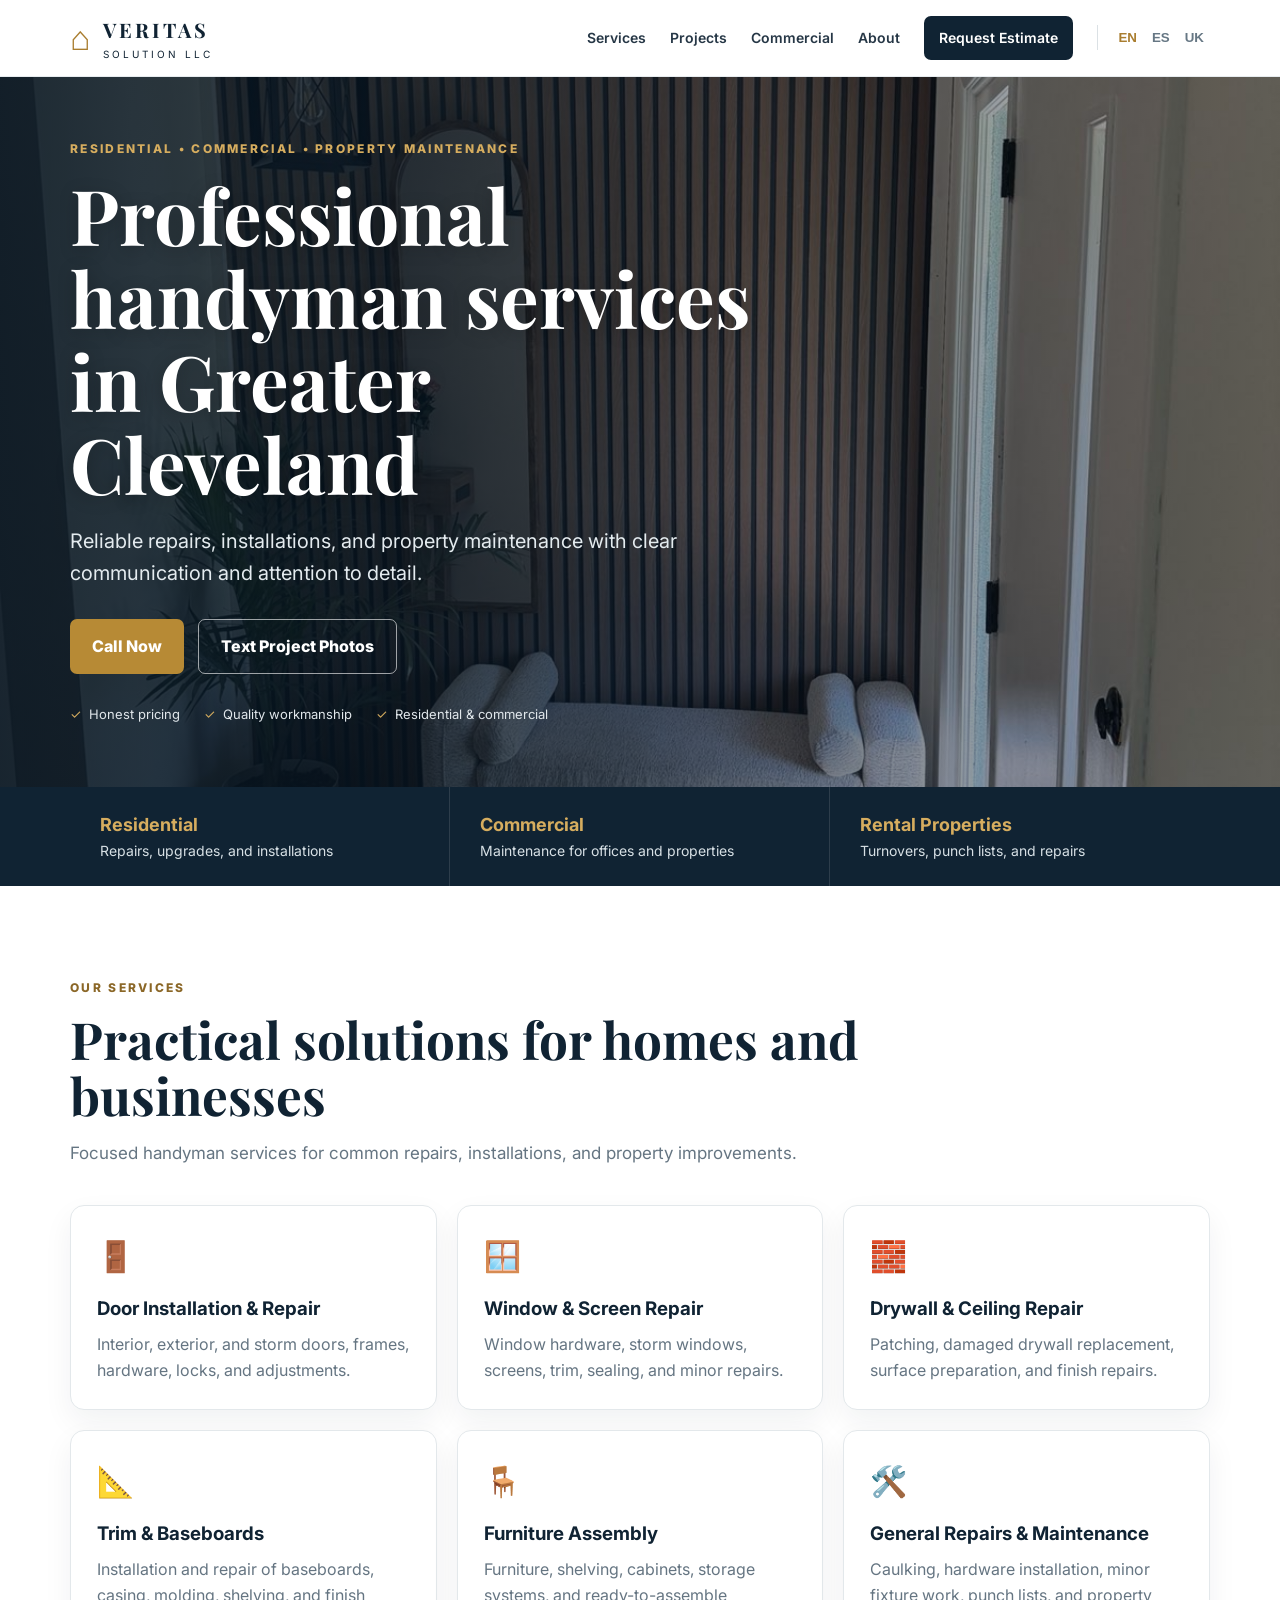
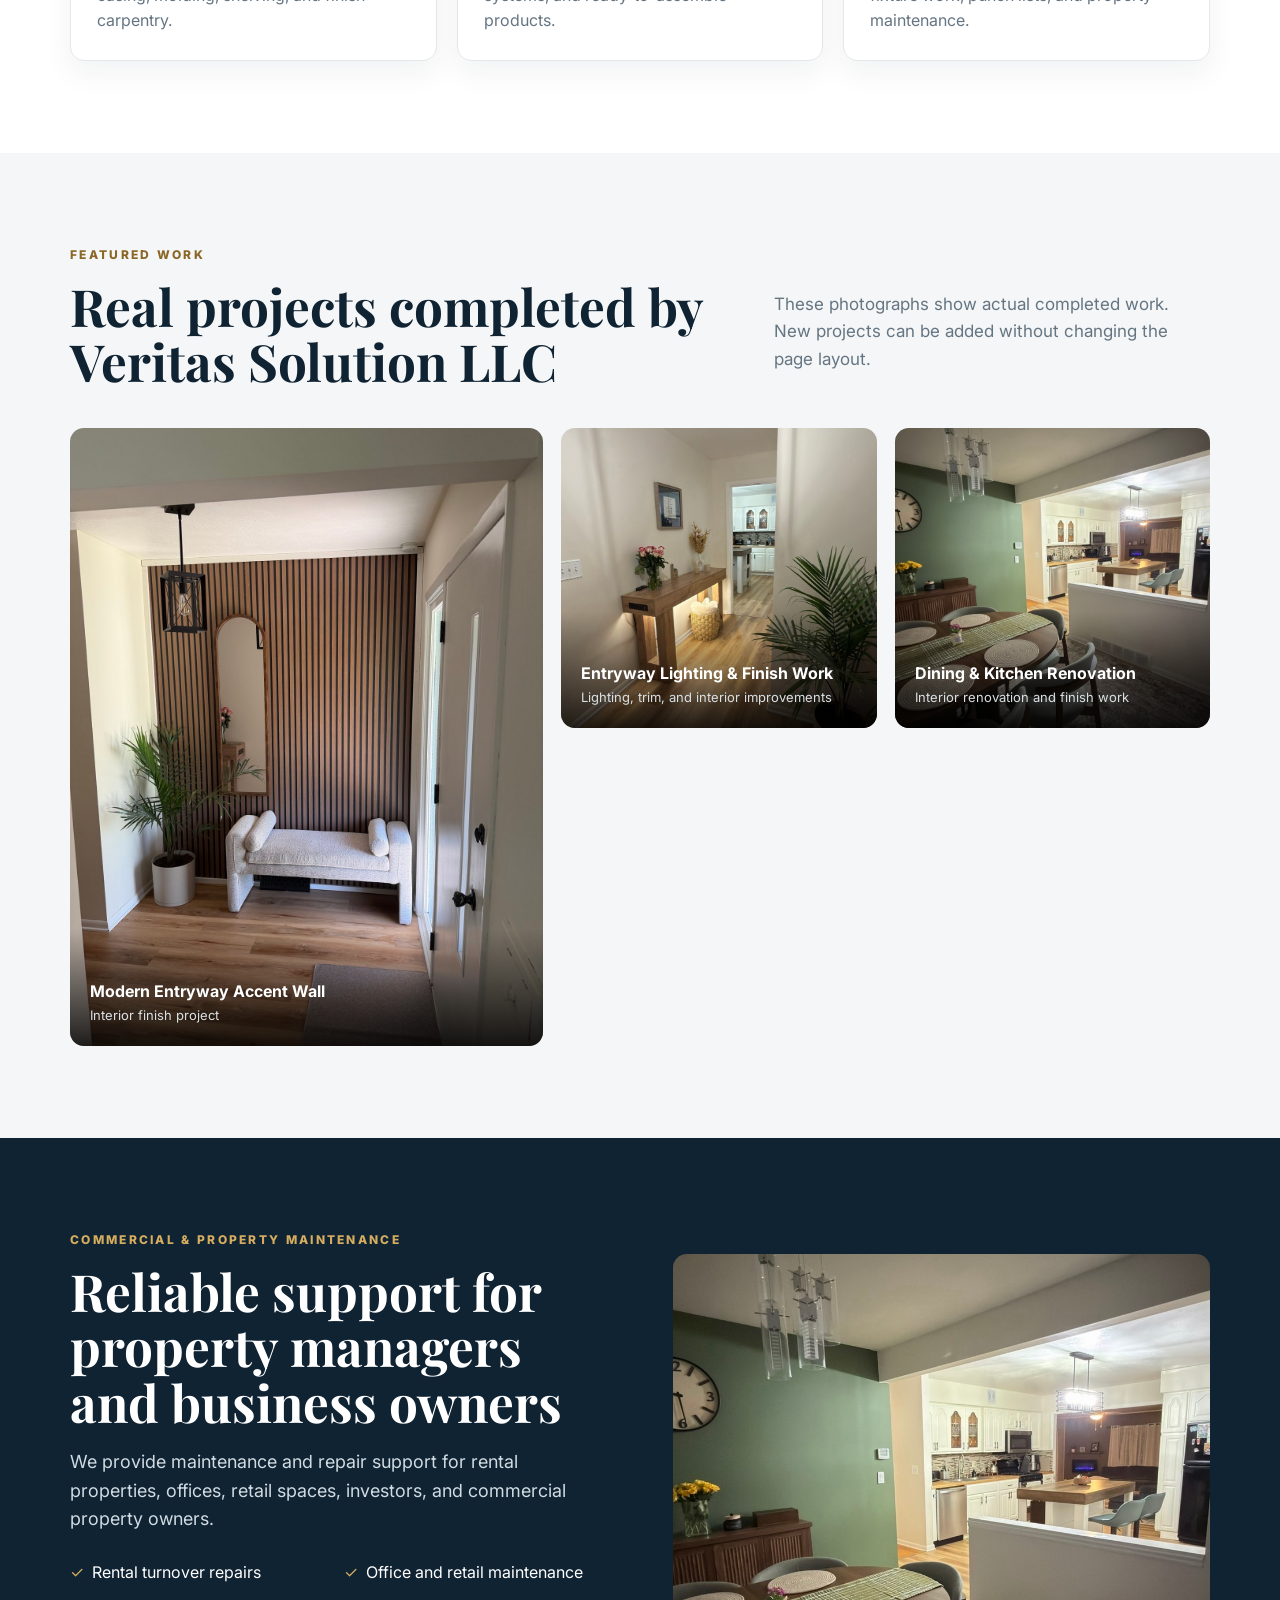
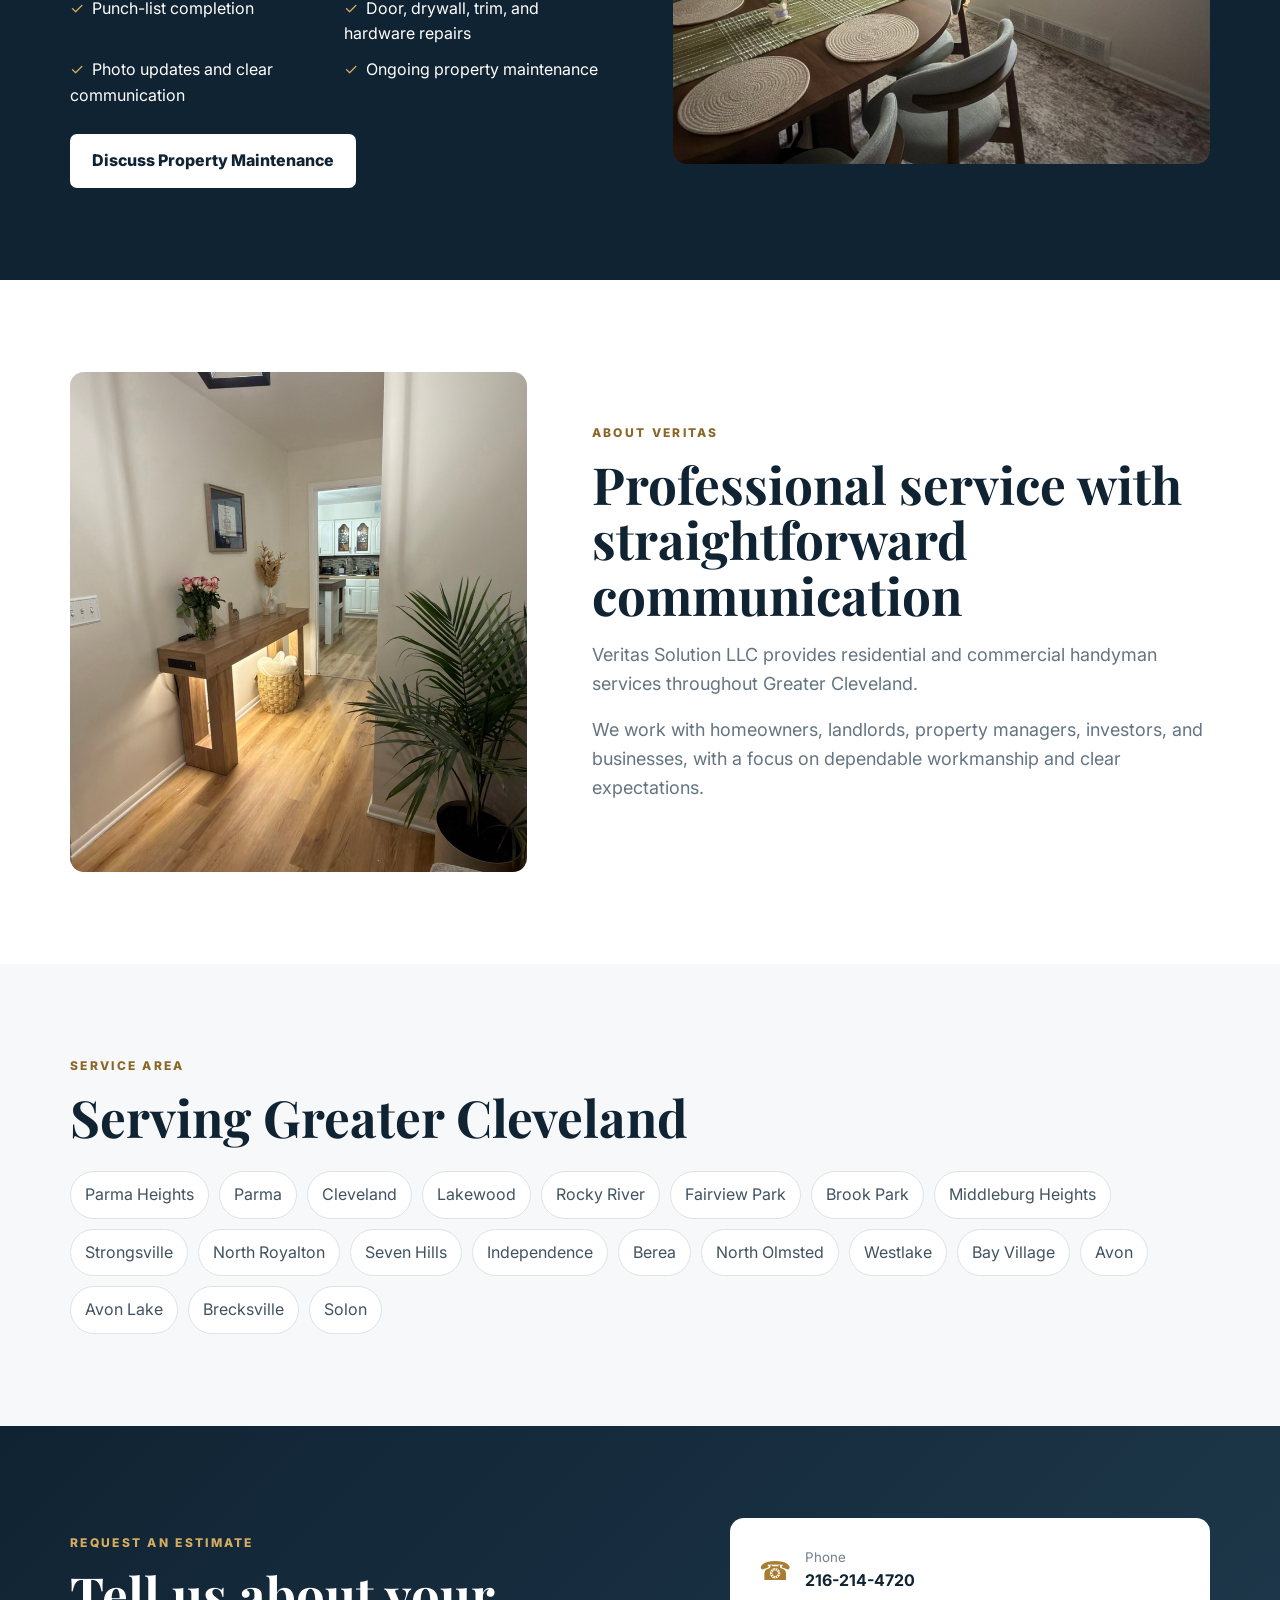
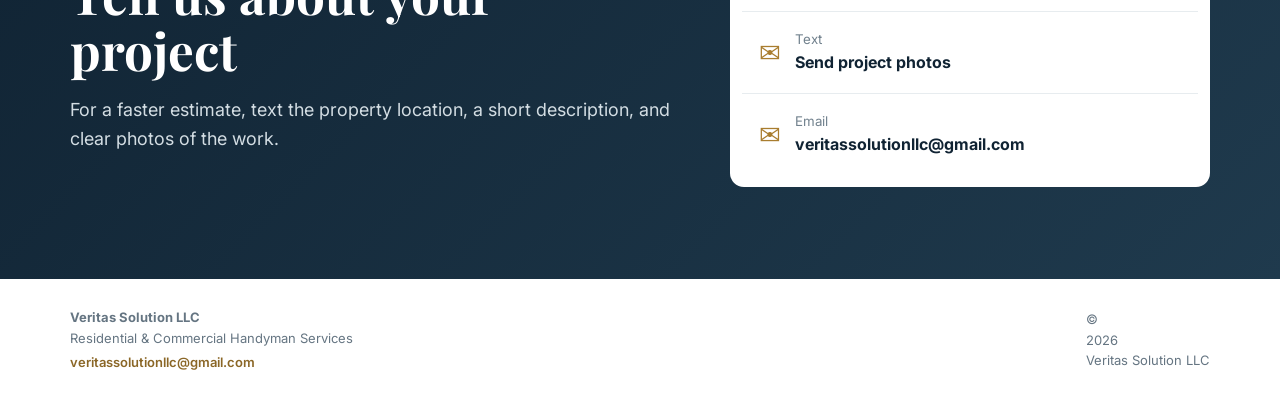
==== commit 1b4f95e1: "Add business email and editable content settings" ====
--- a/index.html
+++ b/index.html
@@ -9,7 +9,7 @@
   <link rel="preconnect" href="https://fonts.googleapis.com">
   <link rel="preconnect" href="https://fonts.gstatic.com" crossorigin>
   <link href="https://fonts.googleapis.com/css2?family=Inter:wght@400;500;600;700;800&family=Playfair+Display:wght@600;700&display=swap" rel="stylesheet">
-  <link rel="stylesheet" href="styles.css">
+  <link rel="stylesheet" href="veritas-v4.css">
 </head>
 <body>
   <header class="topbar">
@@ -28,7 +28,7 @@
         <div class="languages" aria-label="Language">
           <button data-lang="en" class="active">EN</button>
           <button data-lang="es">ES</button>
-          <button data-lang="uk">UA</button>
+          <button data-lang="uk">UK</button>
         </div>
       </nav>
     </div>
@@ -43,8 +43,8 @@
           <h1 data-i18n="hero_title">Professional handyman services in Greater Cleveland</h1>
           <p data-i18n="hero_text">Reliable repairs, installations, and property maintenance with clear communication and attention to detail.</p>
           <div class="hero-actions">
-            <a class="btn gold" href="tel:+12162144720" data-i18n="call_now">Call Now</a>
-            <a class="btn outline" href="sms:+12162144720?body=Hello%20Veritas%20Solution%20LLC,%20I%20would%20like%20an%20estimate." data-i18n="text_photos">Text Project Photos</a>
+            <a id="hero-phone-link" class="btn gold" href="#" data-i18n="call_now">Call Now</a>
+            <a id="hero-text-link" class="btn outline" href="#" data-i18n="text_photos">Text Project Photos</a>
           </div>
           <div class="hero-points">
             <span data-i18n="point_1">Honest pricing</span>
@@ -94,7 +94,7 @@
           <h2 data-i18n="commercial_title">Reliable support for property managers and business owners</h2>
           <p data-i18n="commercial_text">We provide maintenance and repair support for rental properties, offices, retail spaces, investors, and commercial property owners.</p>
           <ul id="commercial-list"></ul>
-          <a class="btn light" href="sms:+12162144720?body=Hello%20Veritas%20Solution%20LLC,%20I%20need%20commercial%20property%20maintenance." data-i18n="commercial_cta">Discuss Property Maintenance</a>
+          <a id="commercial-text-link" class="btn light" href="#" data-i18n="commercial_cta">Discuss Property Maintenance</a>
         </div>
         <div class="commercial-photo" role="img" aria-label="Completed dining and kitchen renovation"></div>
       </div>
@@ -128,8 +128,9 @@
           <p data-i18n="contact_text">For a faster estimate, text the property location, a short description, and clear photos of the work.</p>
         </div>
         <div class="contact-card">
-          <a class="contact-action" href="tel:+12162144720"><span>☎</span><div><small data-i18n="phone_label">Phone</small><strong>216-214-4720</strong></div></a>
-          <a class="contact-action" href="sms:+12162144720?body=Hello%20Veritas%20Solution%20LLC,%20I%20would%20like%20an%20estimate."><span>✉</span><div><small data-i18n="text_label">Text</small><strong data-i18n="send_photos">Send project photos</strong></div></a>
+          <a id="contact-phone-link" class="contact-action" href="#"><span>☎</span><div><small data-i18n="phone_label">Phone</small><strong id="contact-phone">216-214-4720</strong></div></a>
+          <a id="contact-text-link" class="contact-action" href="#"><span>✉</span><div><small data-i18n="text_label">Text</small><strong data-i18n="send_photos">Send project photos</strong></div></a>
+          <a id="contact-email-link" class="contact-action" href="#"><span>✉</span><div><small data-i18n="email_label">Email</small><strong id="contact-email">veritassolutionllc@gmail.com</strong></div></a>
         </div>
       </div>
     </section>
@@ -137,7 +138,7 @@
 
   <footer>
     <div class="container footer">
-      <div><strong>Veritas Solution LLC</strong><span data-i18n="footer_subtitle">Residential & Commercial Handyman Services</span></div>
+      <div><strong id="footer-business-name">Veritas Solution LLC</strong><span data-i18n="footer_subtitle">Residential & Commercial Handyman Services</span><a id="footer-email" class="footer-email" href="#">veritassolutionllc@gmail.com</a></div>
       <div>© <span id="year"></span> Veritas Solution LLC</div>
     </div>
   </footer>
@@ -147,7 +148,7 @@
     <img alt="">
   </div>
 
-  <script src="content.js"></script>
-  <script src="script.js"></script>
+  <script src="content-v4.js"></script>
+  <script src="veritas-v4.js"></script>
 </body>
 </html>
--- a/veritas-v4.css
+++ b/veritas-v4.css
@@ -0,0 +1,2 @@
+*{box-sizing:border-box}html{scroll-behavior:smooth}body{margin:0;font-family:Inter,Arial,sans-serif;color:#172430;background:#fff;line-height:1.6}.container{width:min(1140px,calc(100% - 40px));margin:auto}.topbar{position:sticky;top:0;z-index:40;background:rgba(255,255,255,.96);backdrop-filter:blur(10px);border-bottom:1px solid #e7ecef}.nav{height:76px;display:flex;align-items:center;justify-content:space-between}.brand{display:flex;align-items:center;gap:12px;text-decoration:none;color:#102333}.brand-icon{font-size:34px;color:#a97d2f}.brand strong{display:block;font-family:'Playfair Display',serif;letter-spacing:3px;font-size:20px}.brand small{display:block;font-size:10px;letter-spacing:3px}.menu{display:flex;align-items:center;gap:24px}.menu a{text-decoration:none;color:#263746;font-weight:600;font-size:14px}.nav-cta{background:#102333!important;color:white!important;padding:11px 15px;border-radius:7px}.languages{display:flex;border-left:1px solid #dbe1e5;padding-left:14px;gap:3px}.languages button{border:0;background:transparent;padding:5px 6px;font-weight:700;color:#667784;cursor:pointer}.languages button.active{color:#a97d2f}.menu-toggle{display:none;border:0;background:none;font-size:27px}.hero{position:relative;min-height:710px;background:url('images/entryway-accent-wall.jpg') center 48%/cover no-repeat;display:flex;align-items:center;color:white}.hero-shade{position:absolute;inset:0;background:linear-gradient(90deg,rgba(7,22,35,.9) 0%,rgba(7,22,35,.72) 48%,rgba(7,22,35,.18) 100%)}.hero-content{position:relative;z-index:2}.hero-copy{max-width:710px}.eyebrow{display:block;color:#d6ad5f;text-transform:uppercase;font-size:12px;letter-spacing:2.3px;font-weight:800;margin-bottom:15px}.eyebrow.dark{color:#8b6727}.hero h1,.section h2{font-family:'Playfair Display',serif;line-height:1.08;margin:0}.hero h1{font-size:clamp(48px,6vw,78px);text-shadow:0 3px 18px rgba(0,0,0,.22)}.hero p{font-size:20px;max-width:680px;color:#e4ebef}.hero-actions{display:flex;gap:14px;flex-wrap:wrap;margin:30px 0}.btn{display:inline-flex;align-items:center;justify-content:center;padding:14px 22px;border-radius:7px;font-weight:800;text-decoration:none}.btn.gold{background:#b78a35;color:white}.btn.outline{border:1px solid rgba(255,255,255,.6);color:white}.btn.light{background:white;color:#102333}.hero-points{display:flex;gap:24px;flex-wrap:wrap;color:#e1e7eb;font-size:13px}.hero-points span:before{content:'✓';color:#d6ad5f;margin-right:7px}.quick-strip{background:#102333;color:white}.quick-grid{display:grid;grid-template-columns:repeat(3,1fr)}.quick-grid article{padding:24px 30px;border-right:1px solid rgba(255,255,255,.12)}.quick-grid article:last-child{border-right:0}.quick-grid strong,.quick-grid span{display:block}.quick-grid strong{color:#d6ad5f;font-size:18px}.quick-grid span{color:#d7e0e5;font-size:14px}.section{padding:92px 0}.section-head{max-width:790px;margin-bottom:38px}.section-head.split{max-width:none;display:grid;grid-template-columns:1.2fr .8fr;gap:50px;align-items:end}.section h2{font-size:clamp(35px,4vw,52px);color:#102333}.section-head p{color:#657582;font-size:17px}.cards{display:grid;grid-template-columns:repeat(3,1fr);gap:20px}.card{border:1px solid #e3e8eb;border-radius:14px;padding:26px;background:white;box-shadow:0 12px 30px rgba(16,35,51,.06)}.card .icon{font-size:30px}.card h3{margin:14px 0 8px;color:#102333}.card p{margin:0;color:#657582}.projects-section{background:#f4f6f7}.projects-grid{display:grid;grid-template-columns:1.2fr .8fr .8fr;grid-auto-rows:300px;gap:18px}.project{position:relative;overflow:hidden;border-radius:14px;cursor:pointer;background:#ddd}.project:first-child{grid-row:span 2}.project img{width:100%;height:100%;object-fit:cover;transition:.35s transform}.project:hover img{transform:scale(1.035)}.project-info{position:absolute;inset:auto 0 0;padding:50px 20px 20px;background:linear-gradient(transparent,rgba(0,0,0,.82));color:white}.project-info strong,.project-info span{display:block}.project-info span{font-size:13px;color:#d9e0e4}.commercial{background:#102333;color:white}.commercial-grid{display:grid;grid-template-columns:1fr 1fr;gap:65px;align-items:center}.commercial h2{color:white}.commercial p{color:#d1dbe1;font-size:18px}.commercial ul{list-style:none;padding:0;display:grid;grid-template-columns:1fr 1fr;gap:10px;margin:26px 0}.commercial li:before{content:'✓';color:#d6ad5f;margin-right:8px}.commercial-photo{height:510px;border-radius:14px;background:url('images/dining-kitchen-renovation.jpg') center/cover no-repeat}.about-grid{display:grid;grid-template-columns:.85fr 1.15fr;gap:65px;align-items:center}.about-photo{height:500px;border-radius:14px;background:url('images/entryway-console.jpg') center/cover no-repeat}.about p{font-size:18px;color:#647481}.areas{background:#f7f8f9}.area-list{display:flex;flex-wrap:wrap;gap:10px;margin-top:26px}.area-list span{padding:10px 14px;background:white;border:1px solid #dde3e7;border-radius:999px;color:#415360}.contact{background:linear-gradient(135deg,#102333,#1f3a4d);color:white}.contact-grid{display:grid;grid-template-columns:1fr .8fr;gap:60px;align-items:center}.contact h2{color:white}.contact p{font-size:18px;color:#d3dde3}.contact-card{background:white;border-radius:14px;padding:12px}.contact-action{display:flex;gap:14px;align-items:center;padding:17px;text-decoration:none;color:#102333;border-bottom:1px solid #e7ecef}.contact-action:last-child{border-bottom:0}.contact-action>span{font-size:26px;color:#a97d2f}.contact-action small,.contact-action strong{display:block}.contact-action small{color:#71818d}.footer{display:flex;justify-content:space-between;align-items:center;gap:20px;padding:28px 0;font-size:13px;color:#657582}.footer strong,.footer span{display:block}.lightbox{position:fixed;inset:0;z-index:80;background:rgba(0,0,0,.9);display:none;align-items:center;justify-content:center;padding:30px}.lightbox.open{display:flex}.lightbox img{max-width:95vw;max-height:90vh;border-radius:8px}.lightbox button{position:absolute;top:20px;right:25px;background:none;border:0;color:white;font-size:42px;cursor:pointer}@media(max-width:900px){.menu-toggle{display:block}.menu{display:none;position:absolute;top:70px;left:20px;right:20px;background:white;flex-direction:column;align-items:flex-start;padding:22px;border-radius:12px;box-shadow:0 16px 36px rgba(0,0,0,.16)}.menu.open{display:flex}.languages{border-left:0;padding-left:0}.quick-grid,.cards{grid-template-columns:1fr 1fr}.section-head.split,.commercial-grid,.about-grid,.contact-grid{grid-template-columns:1fr}.projects-grid{grid-template-columns:1fr 1fr}.project:first-child{grid-row:auto;grid-column:span 2}.commercial-photo{height:400px}}@media(max-width:620px){.container{width:min(100% - 26px,1140px)}.hero{min-height:650px;background-position:56% center}.hero-shade{background:linear-gradient(90deg,rgba(7,22,35,.94),rgba(7,22,35,.68))}.hero h1{font-size:44px}.hero p{font-size:17px}.hero-actions{flex-direction:column}.btn{width:100%}.quick-grid,.cards,.projects-grid{grid-template-columns:1fr}.quick-grid article{border-right:0;border-bottom:1px solid rgba(255,255,255,.12)}.project:first-child{grid-column:auto}.project{height:300px}.section{padding:68px 0}.commercial ul{grid-template-columns:1fr}.footer{flex-direction:column;align-items:flex-start}}
+.footer-email{display:inline-block;margin-top:4px;color:#8b6727;text-decoration:none;font-weight:600}.footer-email:hover{text-decoration:underline}
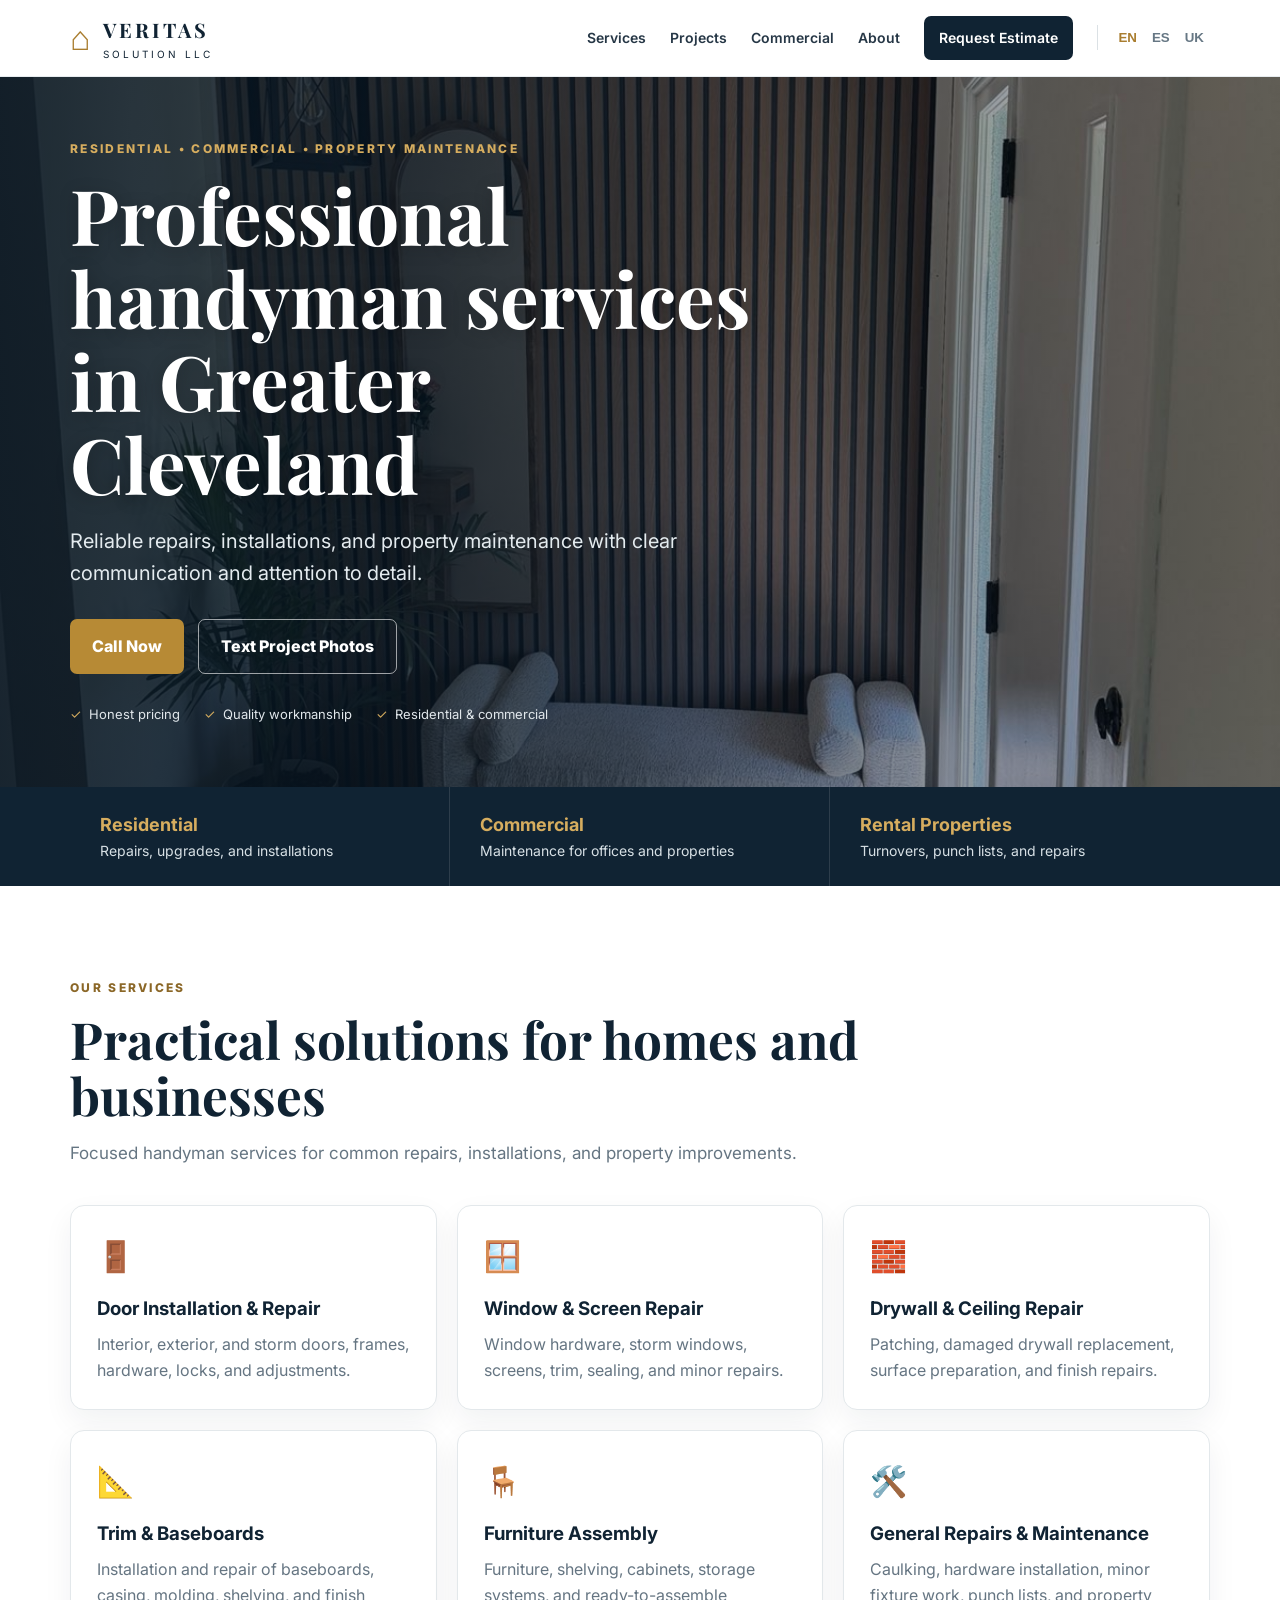
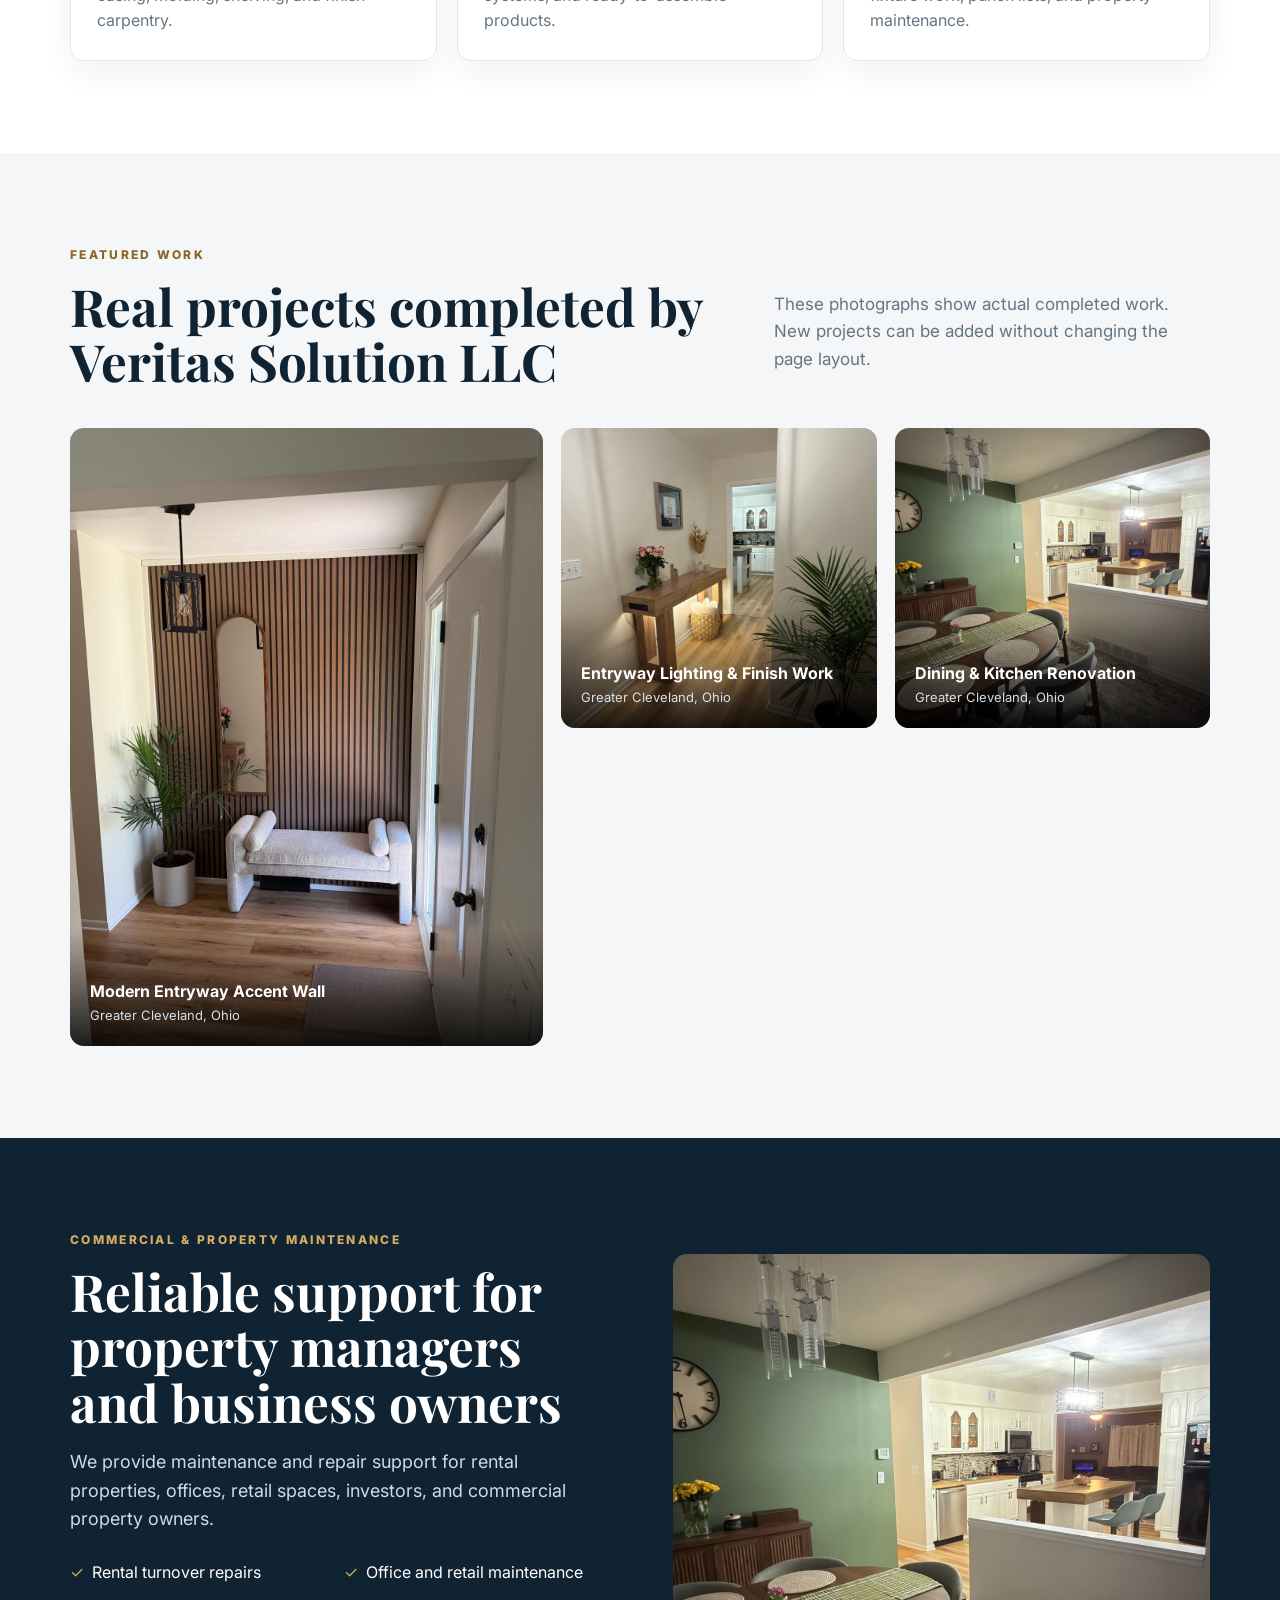
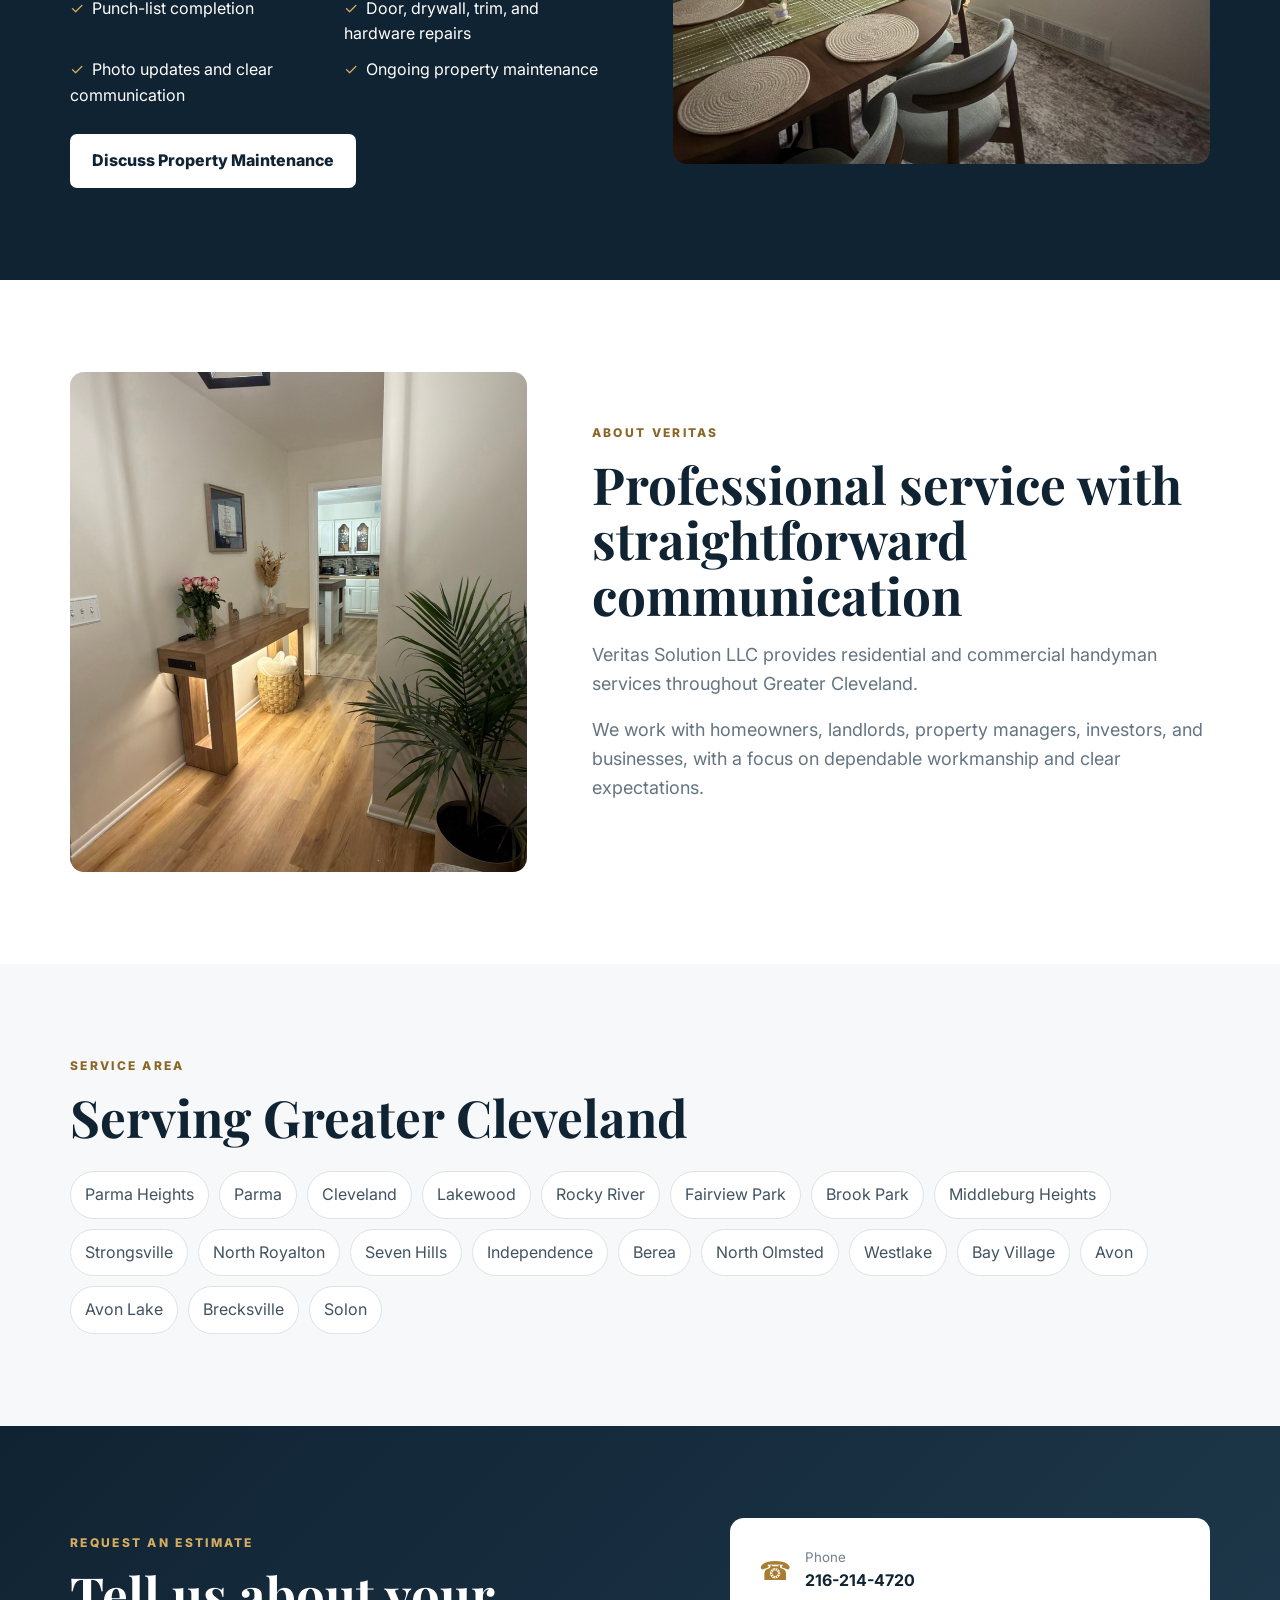
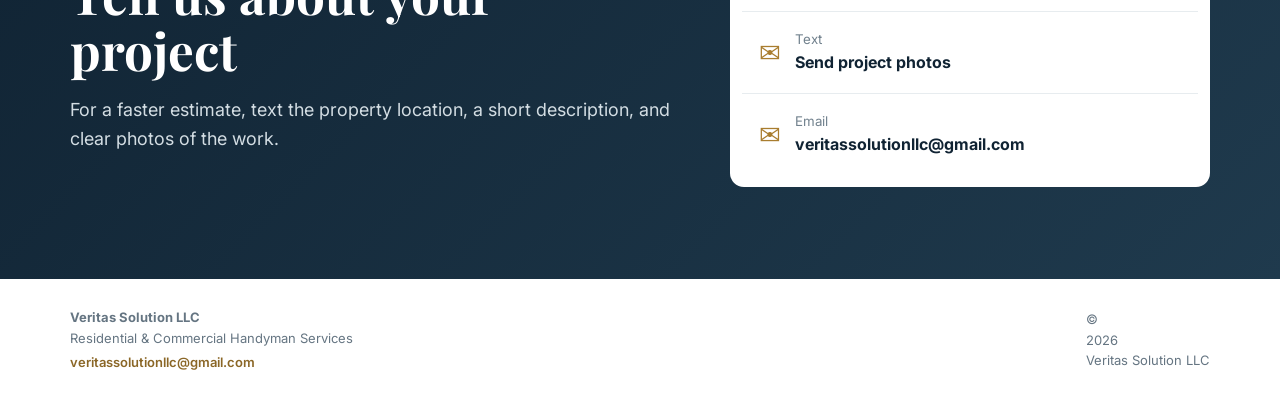
==== commit e8144690: "Add organized project photo system" ====
--- a/index.html
+++ b/index.html
@@ -9,7 +9,7 @@
   <link rel="preconnect" href="https://fonts.googleapis.com">
   <link rel="preconnect" href="https://fonts.gstatic.com" crossorigin>
   <link href="https://fonts.googleapis.com/css2?family=Inter:wght@400;500;600;700;800&family=Playfair+Display:wght@600;700&display=swap" rel="stylesheet">
-  <link rel="stylesheet" href="veritas-v4.css">
+  <link rel="stylesheet" href="veritas-v5.css">
 </head>
 <body>
   <header class="topbar">
@@ -148,7 +148,7 @@
     <img alt="">
   </div>
 
-  <script src="content-v4.js"></script>
-  <script src="veritas-v4.js"></script>
+  <script src="content-v5.js"></script>
+  <script src="veritas-v5.js"></script>
 </body>
 </html>
--- a/veritas-v5.css
+++ b/veritas-v5.css
@@ -0,0 +1,2 @@
+*{box-sizing:border-box}html{scroll-behavior:smooth}body{margin:0;font-family:Inter,Arial,sans-serif;color:#172430;background:#fff;line-height:1.6}.container{width:min(1140px,calc(100% - 40px));margin:auto}.topbar{position:sticky;top:0;z-index:40;background:rgba(255,255,255,.96);backdrop-filter:blur(10px);border-bottom:1px solid #e7ecef}.nav{height:76px;display:flex;align-items:center;justify-content:space-between}.brand{display:flex;align-items:center;gap:12px;text-decoration:none;color:#102333}.brand-icon{font-size:34px;color:#a97d2f}.brand strong{display:block;font-family:'Playfair Display',serif;letter-spacing:3px;font-size:20px}.brand small{display:block;font-size:10px;letter-spacing:3px}.menu{display:flex;align-items:center;gap:24px}.menu a{text-decoration:none;color:#263746;font-weight:600;font-size:14px}.nav-cta{background:#102333!important;color:white!important;padding:11px 15px;border-radius:7px}.languages{display:flex;border-left:1px solid #dbe1e5;padding-left:14px;gap:3px}.languages button{border:0;background:transparent;padding:5px 6px;font-weight:700;color:#667784;cursor:pointer}.languages button.active{color:#a97d2f}.menu-toggle{display:none;border:0;background:none;font-size:27px}.hero{position:relative;min-height:710px;background:url('projects/2026-08-entryway-accent-wall/hero.jpg') center 48%/cover no-repeat;display:flex;align-items:center;color:white}.hero-shade{position:absolute;inset:0;background:linear-gradient(90deg,rgba(7,22,35,.9) 0%,rgba(7,22,35,.72) 48%,rgba(7,22,35,.18) 100%)}.hero-content{position:relative;z-index:2}.hero-copy{max-width:710px}.eyebrow{display:block;color:#d6ad5f;text-transform:uppercase;font-size:12px;letter-spacing:2.3px;font-weight:800;margin-bottom:15px}.eyebrow.dark{color:#8b6727}.hero h1,.section h2{font-family:'Playfair Display',serif;line-height:1.08;margin:0}.hero h1{font-size:clamp(48px,6vw,78px);text-shadow:0 3px 18px rgba(0,0,0,.22)}.hero p{font-size:20px;max-width:680px;color:#e4ebef}.hero-actions{display:flex;gap:14px;flex-wrap:wrap;margin:30px 0}.btn{display:inline-flex;align-items:center;justify-content:center;padding:14px 22px;border-radius:7px;font-weight:800;text-decoration:none}.btn.gold{background:#b78a35;color:white}.btn.outline{border:1px solid rgba(255,255,255,.6);color:white}.btn.light{background:white;color:#102333}.hero-points{display:flex;gap:24px;flex-wrap:wrap;color:#e1e7eb;font-size:13px}.hero-points span:before{content:'✓';color:#d6ad5f;margin-right:7px}.quick-strip{background:#102333;color:white}.quick-grid{display:grid;grid-template-columns:repeat(3,1fr)}.quick-grid article{padding:24px 30px;border-right:1px solid rgba(255,255,255,.12)}.quick-grid article:last-child{border-right:0}.quick-grid strong,.quick-grid span{display:block}.quick-grid strong{color:#d6ad5f;font-size:18px}.quick-grid span{color:#d7e0e5;font-size:14px}.section{padding:92px 0}.section-head{max-width:790px;margin-bottom:38px}.section-head.split{max-width:none;display:grid;grid-template-columns:1.2fr .8fr;gap:50px;align-items:end}.section h2{font-size:clamp(35px,4vw,52px);color:#102333}.section-head p{color:#657582;font-size:17px}.cards{display:grid;grid-template-columns:repeat(3,1fr);gap:20px}.card{border:1px solid #e3e8eb;border-radius:14px;padding:26px;background:white;box-shadow:0 12px 30px rgba(16,35,51,.06)}.card .icon{font-size:30px}.card h3{margin:14px 0 8px;color:#102333}.card p{margin:0;color:#657582}.projects-section{background:#f4f6f7}.projects-grid{display:grid;grid-template-columns:1.2fr .8fr .8fr;grid-auto-rows:300px;gap:18px}.project{position:relative;overflow:hidden;border-radius:14px;cursor:pointer;background:#ddd}.project:first-child{grid-row:span 2}.project img{width:100%;height:100%;object-fit:cover;transition:.35s transform}.project:hover img{transform:scale(1.035)}.project-info{position:absolute;inset:auto 0 0;padding:50px 20px 20px;background:linear-gradient(transparent,rgba(0,0,0,.82));color:white}.project-info strong,.project-info span{display:block}.project-info span{font-size:13px;color:#d9e0e4}.commercial{background:#102333;color:white}.commercial-grid{display:grid;grid-template-columns:1fr 1fr;gap:65px;align-items:center}.commercial h2{color:white}.commercial p{color:#d1dbe1;font-size:18px}.commercial ul{list-style:none;padding:0;display:grid;grid-template-columns:1fr 1fr;gap:10px;margin:26px 0}.commercial li:before{content:'✓';color:#d6ad5f;margin-right:8px}.commercial-photo{height:510px;border-radius:14px;background:url('projects/2026-08-dining-kitchen-renovation/hero.jpg') center/cover no-repeat}.about-grid{display:grid;grid-template-columns:.85fr 1.15fr;gap:65px;align-items:center}.about-photo{height:500px;border-radius:14px;background:url('projects/2026-08-entryway-console/hero.jpg') center/cover no-repeat}.about p{font-size:18px;color:#647481}.areas{background:#f7f8f9}.area-list{display:flex;flex-wrap:wrap;gap:10px;margin-top:26px}.area-list span{padding:10px 14px;background:white;border:1px solid #dde3e7;border-radius:999px;color:#415360}.contact{background:linear-gradient(135deg,#102333,#1f3a4d);color:white}.contact-grid{display:grid;grid-template-columns:1fr .8fr;gap:60px;align-items:center}.contact h2{color:white}.contact p{font-size:18px;color:#d3dde3}.contact-card{background:white;border-radius:14px;padding:12px}.contact-action{display:flex;gap:14px;align-items:center;padding:17px;text-decoration:none;color:#102333;border-bottom:1px solid #e7ecef}.contact-action:last-child{border-bottom:0}.contact-action>span{font-size:26px;color:#a97d2f}.contact-action small,.contact-action strong{display:block}.contact-action small{color:#71818d}.footer{display:flex;justify-content:space-between;align-items:center;gap:20px;padding:28px 0;font-size:13px;color:#657582}.footer strong,.footer span{display:block}.lightbox{position:fixed;inset:0;z-index:80;background:rgba(0,0,0,.9);display:none;align-items:center;justify-content:center;padding:30px}.lightbox.open{display:flex}.lightbox img{max-width:95vw;max-height:90vh;border-radius:8px}.lightbox button{position:absolute;top:20px;right:25px;background:none;border:0;color:white;font-size:42px;cursor:pointer}@media(max-width:900px){.menu-toggle{display:block}.menu{display:none;position:absolute;top:70px;left:20px;right:20px;background:white;flex-direction:column;align-items:flex-start;padding:22px;border-radius:12px;box-shadow:0 16px 36px rgba(0,0,0,.16)}.menu.open{display:flex}.languages{border-left:0;padding-left:0}.quick-grid,.cards{grid-template-columns:1fr 1fr}.section-head.split,.commercial-grid,.about-grid,.contact-grid{grid-template-columns:1fr}.projects-grid{grid-template-columns:1fr 1fr}.project:first-child{grid-row:auto;grid-column:span 2}.commercial-photo{height:400px}}@media(max-width:620px){.container{width:min(100% - 26px,1140px)}.hero{min-height:650px;background-position:56% center}.hero-shade{background:linear-gradient(90deg,rgba(7,22,35,.94),rgba(7,22,35,.68))}.hero h1{font-size:44px}.hero p{font-size:17px}.hero-actions{flex-direction:column}.btn{width:100%}.quick-grid,.cards,.projects-grid{grid-template-columns:1fr}.quick-grid article{border-right:0;border-bottom:1px solid rgba(255,255,255,.12)}.project:first-child{grid-column:auto}.project{height:300px}.section{padding:68px 0}.commercial ul{grid-template-columns:1fr}.footer{flex-direction:column;align-items:flex-start}}
+.footer-email{display:inline-block;margin-top:4px;color:#8b6727;text-decoration:none;font-weight:600}.footer-email:hover{text-decoration:underline}
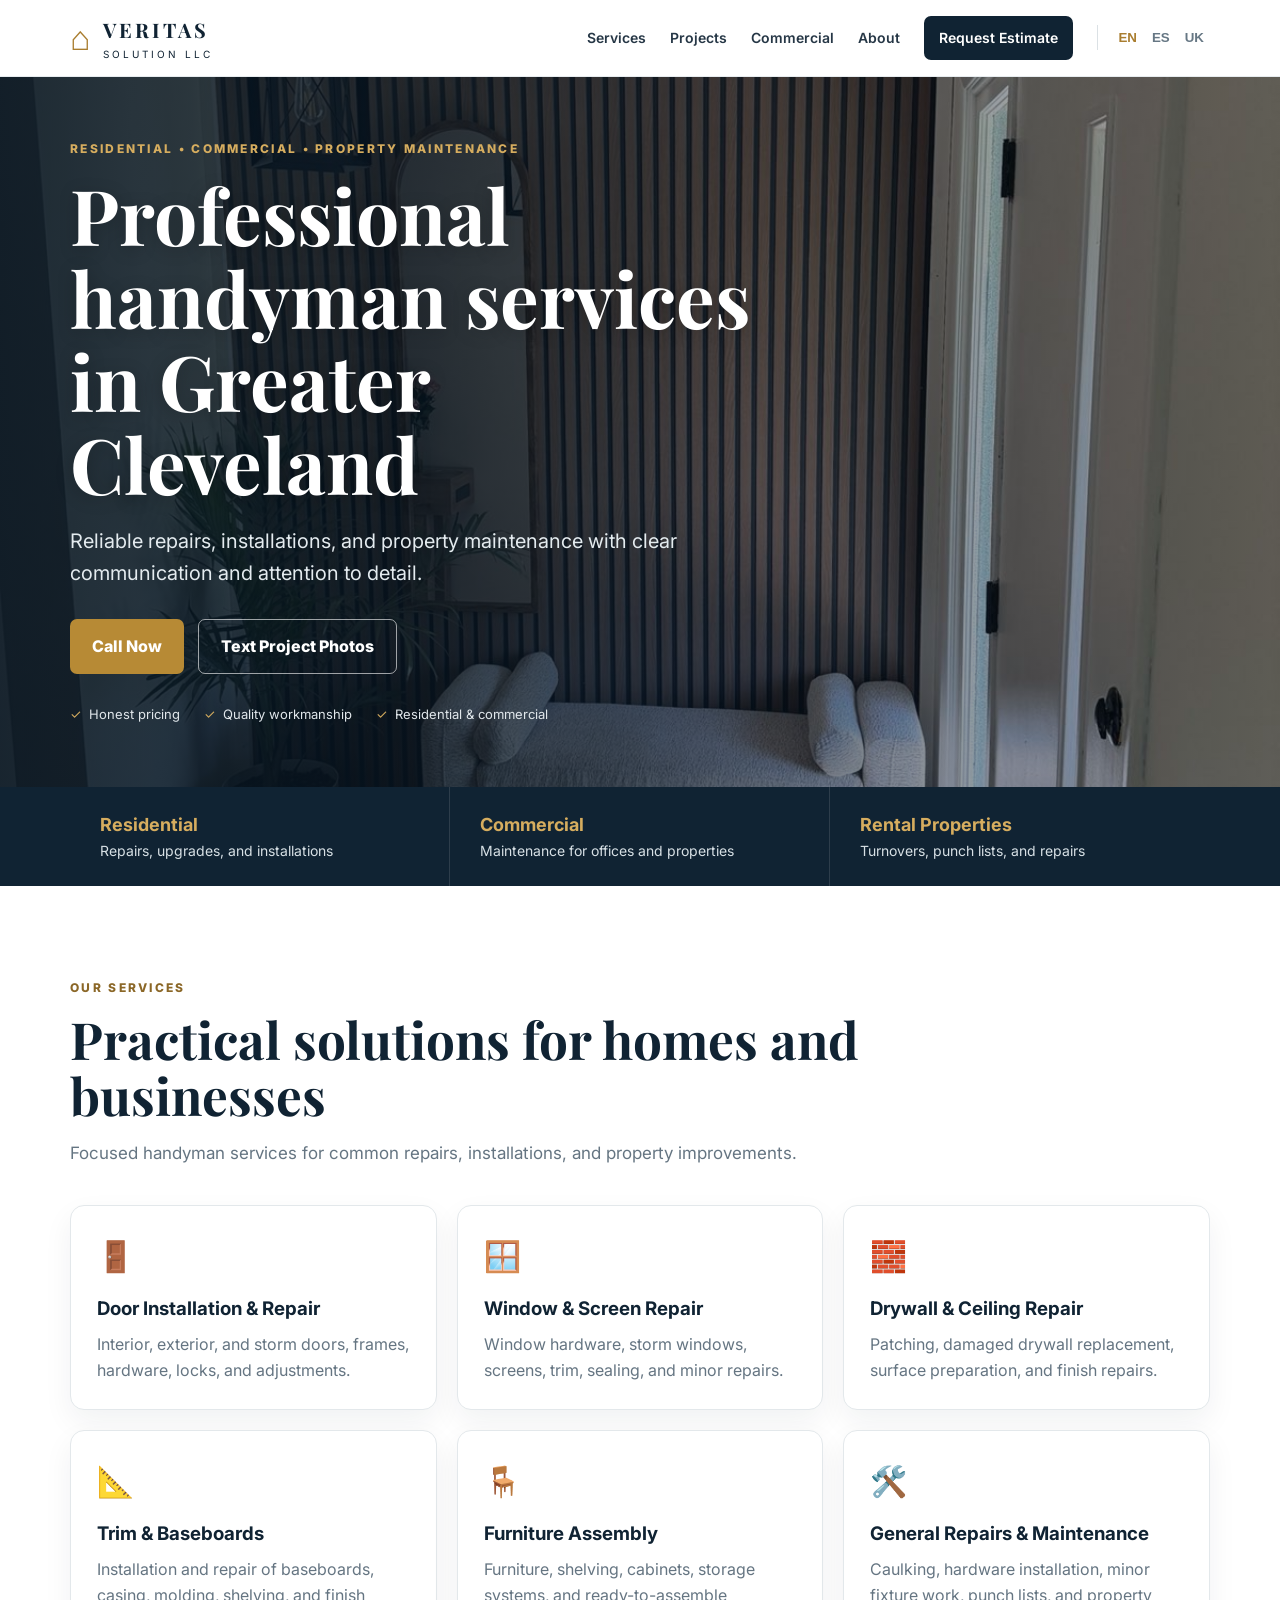
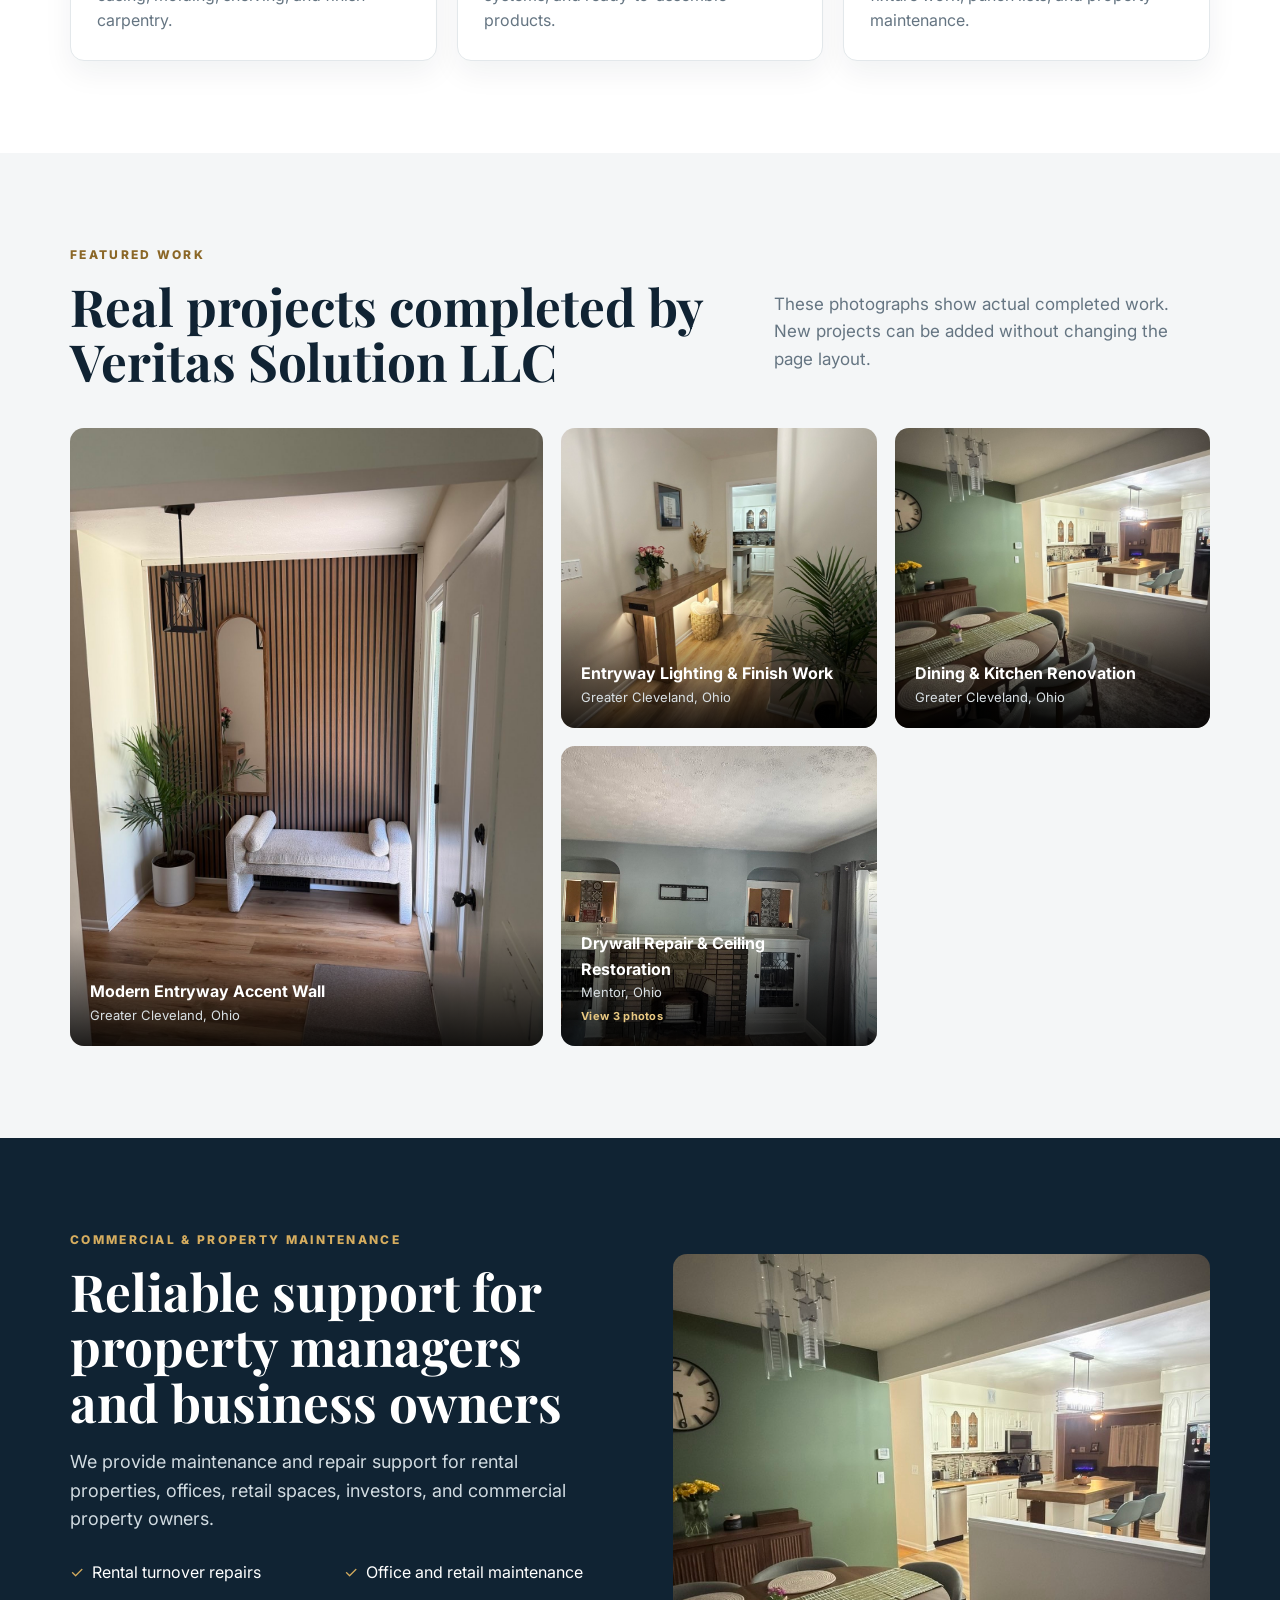
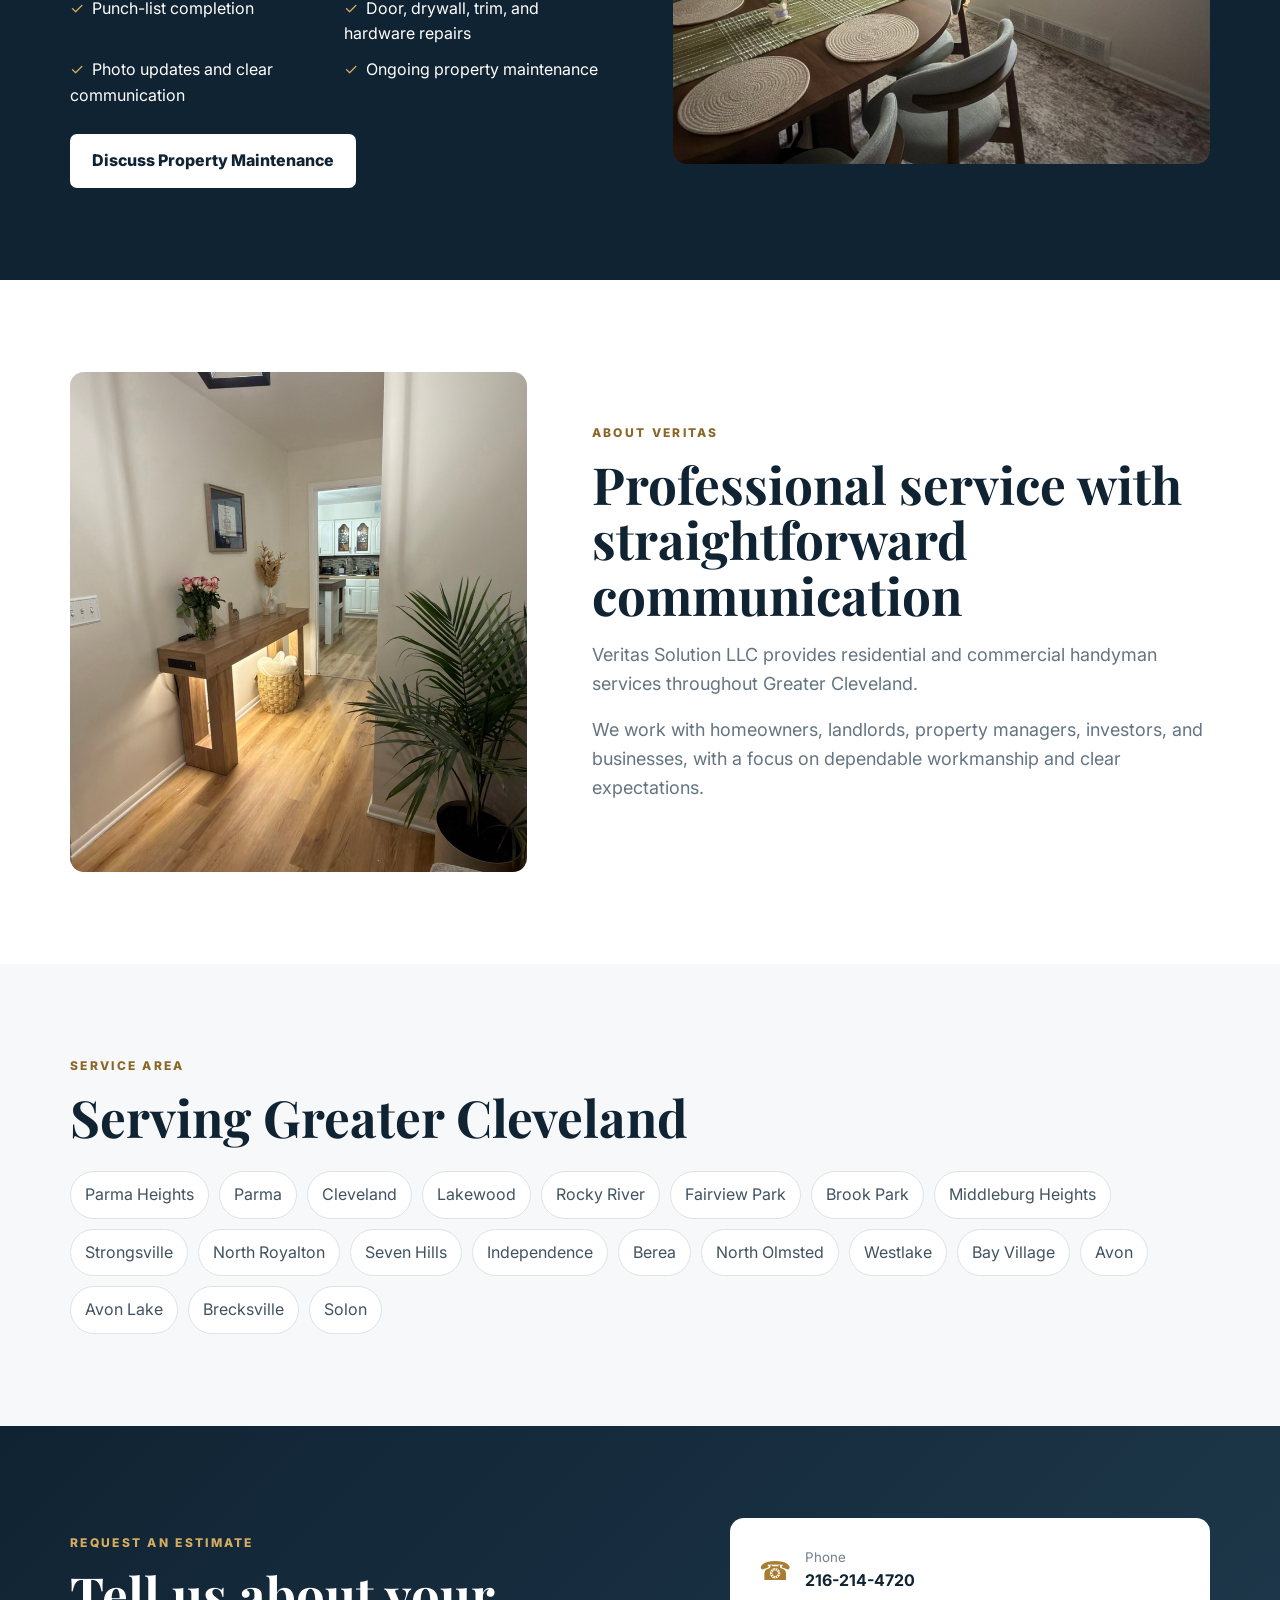
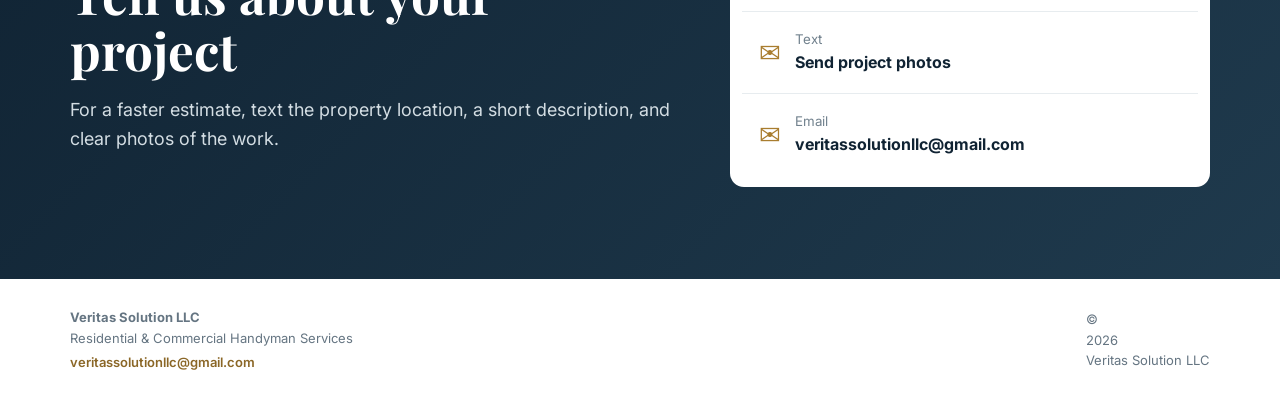
==== commit 341415b0: "Add project photo gallery" ====
--- a/index.html
+++ b/index.html
@@ -9,7 +9,7 @@
   <link rel="preconnect" href="https://fonts.googleapis.com">
   <link rel="preconnect" href="https://fonts.gstatic.com" crossorigin>
   <link href="https://fonts.googleapis.com/css2?family=Inter:wght@400;500;600;700;800&family=Playfair+Display:wght@600;700&display=swap" rel="stylesheet">
-  <link rel="stylesheet" href="veritas-v5.css">
+  <link rel="stylesheet" href="veritas-v6.css">
 </head>
 <body>
   <header class="topbar">
@@ -144,11 +144,22 @@
   </footer>
 
   <div class="lightbox" id="lightbox" aria-hidden="true">
-    <button aria-label="Close image">×</button>
-    <img alt="">
+    <button class="lightbox-close" type="button" aria-label="Close gallery">×</button>
+    <button class="lightbox-nav lightbox-prev" type="button" aria-label="Previous photo">‹</button>
+
+    <figure class="lightbox-content">
+      <img id="lightbox-image" alt="">
+      <figcaption>
+        <strong id="lightbox-title"></strong>
+        <span id="lightbox-label"></span>
+        <small id="lightbox-counter"></small>
+      </figcaption>
+    </figure>
+
+    <button class="lightbox-nav lightbox-next" type="button" aria-label="Next photo">›</button>
   </div>
 
   <script src="content-v5.js"></script>
-  <script src="veritas-v5.js"></script>
+  <script src="veritas-v6.js"></script>
 </body>
 </html>
--- a/veritas-v6.css
+++ b/veritas-v6.css
@@ -0,0 +1,24 @@
+*{box-sizing:border-box}html{scroll-behavior:smooth}body{margin:0;font-family:Inter,Arial,sans-serif;color:#172430;background:#fff;line-height:1.6}.container{width:min(1140px,calc(100% - 40px));margin:auto}.topbar{position:sticky;top:0;z-index:40;background:rgba(255,255,255,.96);backdrop-filter:blur(10px);border-bottom:1px solid #e7ecef}.nav{height:76px;display:flex;align-items:center;justify-content:space-between}.brand{display:flex;align-items:center;gap:12px;text-decoration:none;color:#102333}.brand-icon{font-size:34px;color:#a97d2f}.brand strong{display:block;font-family:'Playfair Display',serif;letter-spacing:3px;font-size:20px}.brand small{display:block;font-size:10px;letter-spacing:3px}.menu{display:flex;align-items:center;gap:24px}.menu a{text-decoration:none;color:#263746;font-weight:600;font-size:14px}.nav-cta{background:#102333!important;color:white!important;padding:11px 15px;border-radius:7px}.languages{display:flex;border-left:1px solid #dbe1e5;padding-left:14px;gap:3px}.languages button{border:0;background:transparent;padding:5px 6px;font-weight:700;color:#667784;cursor:pointer}.languages button.active{color:#a97d2f}.menu-toggle{display:none;border:0;background:none;font-size:27px}.hero{position:relative;min-height:710px;background:url('projects/2026-08-entryway-accent-wall/hero.jpg') center 48%/cover no-repeat;display:flex;align-items:center;color:white}.hero-shade{position:absolute;inset:0;background:linear-gradient(90deg,rgba(7,22,35,.9) 0%,rgba(7,22,35,.72) 48%,rgba(7,22,35,.18) 100%)}.hero-content{position:relative;z-index:2}.hero-copy{max-width:710px}.eyebrow{display:block;color:#d6ad5f;text-transform:uppercase;font-size:12px;letter-spacing:2.3px;font-weight:800;margin-bottom:15px}.eyebrow.dark{color:#8b6727}.hero h1,.section h2{font-family:'Playfair Display',serif;line-height:1.08;margin:0}.hero h1{font-size:clamp(48px,6vw,78px);text-shadow:0 3px 18px rgba(0,0,0,.22)}.hero p{font-size:20px;max-width:680px;color:#e4ebef}.hero-actions{display:flex;gap:14px;flex-wrap:wrap;margin:30px 0}.btn{display:inline-flex;align-items:center;justify-content:center;padding:14px 22px;border-radius:7px;font-weight:800;text-decoration:none}.btn.gold{background:#b78a35;color:white}.btn.outline{border:1px solid rgba(255,255,255,.6);color:white}.btn.light{background:white;color:#102333}.hero-points{display:flex;gap:24px;flex-wrap:wrap;color:#e1e7eb;font-size:13px}.hero-points span:before{content:'✓';color:#d6ad5f;margin-right:7px}.quick-strip{background:#102333;color:white}.quick-grid{display:grid;grid-template-columns:repeat(3,1fr)}.quick-grid article{padding:24px 30px;border-right:1px solid rgba(255,255,255,.12)}.quick-grid article:last-child{border-right:0}.quick-grid strong,.quick-grid span{display:block}.quick-grid strong{color:#d6ad5f;font-size:18px}.quick-grid span{color:#d7e0e5;font-size:14px}.section{padding:92px 0}.section-head{max-width:790px;margin-bottom:38px}.section-head.split{max-width:none;display:grid;grid-template-columns:1.2fr .8fr;gap:50px;align-items:end}.section h2{font-size:clamp(35px,4vw,52px);color:#102333}.section-head p{color:#657582;font-size:17px}.cards{display:grid;grid-template-columns:repeat(3,1fr);gap:20px}.card{border:1px solid #e3e8eb;border-radius:14px;padding:26px;background:white;box-shadow:0 12px 30px rgba(16,35,51,.06)}.card .icon{font-size:30px}.card h3{margin:14px 0 8px;color:#102333}.card p{margin:0;color:#657582}.projects-section{background:#f4f6f7}.projects-grid{display:grid;grid-template-columns:1.2fr .8fr .8fr;grid-auto-rows:300px;gap:18px}.project{position:relative;overflow:hidden;border-radius:14px;cursor:pointer;background:#ddd}.project:first-child{grid-row:span 2}.project img{width:100%;height:100%;object-fit:cover;transition:.35s transform}.project:hover img{transform:scale(1.035)}.project-info{position:absolute;inset:auto 0 0;padding:50px 20px 20px;background:linear-gradient(transparent,rgba(0,0,0,.82));color:white}.project-info strong,.project-info span{display:block}.project-info span{font-size:13px;color:#d9e0e4}.commercial{background:#102333;color:white}.commercial-grid{display:grid;grid-template-columns:1fr 1fr;gap:65px;align-items:center}.commercial h2{color:white}.commercial p{color:#d1dbe1;font-size:18px}.commercial ul{list-style:none;padding:0;display:grid;grid-template-columns:1fr 1fr;gap:10px;margin:26px 0}.commercial li:before{content:'✓';color:#d6ad5f;margin-right:8px}.commercial-photo{height:510px;border-radius:14px;background:url('projects/2026-08-dining-kitchen-renovation/hero.jpg') center/cover no-repeat}.about-grid{display:grid;grid-template-columns:.85fr 1.15fr;gap:65px;align-items:center}.about-photo{height:500px;border-radius:14px;background:url('projects/2026-08-entryway-console/hero.jpg') center/cover no-repeat}.about p{font-size:18px;color:#647481}.areas{background:#f7f8f9}.area-list{display:flex;flex-wrap:wrap;gap:10px;margin-top:26px}.area-list span{padding:10px 14px;background:white;border:1px solid #dde3e7;border-radius:999px;color:#415360}.contact{background:linear-gradient(135deg,#102333,#1f3a4d);color:white}.contact-grid{display:grid;grid-template-columns:1fr .8fr;gap:60px;align-items:center}.contact h2{color:white}.contact p{font-size:18px;color:#d3dde3}.contact-card{background:white;border-radius:14px;padding:12px}.contact-action{display:flex;gap:14px;align-items:center;padding:17px;text-decoration:none;color:#102333;border-bottom:1px solid #e7ecef}.contact-action:last-child{border-bottom:0}.contact-action>span{font-size:26px;color:#a97d2f}.contact-action small,.contact-action strong{display:block}.contact-action small{color:#71818d}.footer{display:flex;justify-content:space-between;align-items:center;gap:20px;padding:28px 0;font-size:13px;color:#657582}.footer strong,.footer span{display:block}.lightbox{position:fixed;inset:0;z-index:80;background:rgba(0,0,0,.9);display:none;align-items:center;justify-content:center;padding:30px}.lightbox.open{display:flex}.lightbox img{max-width:95vw;max-height:90vh;border-radius:8px}.lightbox button{position:absolute;top:20px;right:25px;background:none;border:0;color:white;font-size:42px;cursor:pointer}@media(max-width:900px){.menu-toggle{display:block}.menu{display:none;position:absolute;top:70px;left:20px;right:20px;background:white;flex-direction:column;align-items:flex-start;padding:22px;border-radius:12px;box-shadow:0 16px 36px rgba(0,0,0,.16)}.menu.open{display:flex}.languages{border-left:0;padding-left:0}.quick-grid,.cards{grid-template-columns:1fr 1fr}.section-head.split,.commercial-grid,.about-grid,.contact-grid{grid-template-columns:1fr}.projects-grid{grid-template-columns:1fr 1fr}.project:first-child{grid-row:auto;grid-column:span 2}.commercial-photo{height:400px}}@media(max-width:620px){.container{width:min(100% - 26px,1140px)}.hero{min-height:650px;background-position:56% center}.hero-shade{background:linear-gradient(90deg,rgba(7,22,35,.94),rgba(7,22,35,.68))}.hero h1{font-size:44px}.hero p{font-size:17px}.hero-actions{flex-direction:column}.btn{width:100%}.quick-grid,.cards,.projects-grid{grid-template-columns:1fr}.quick-grid article{border-right:0;border-bottom:1px solid rgba(255,255,255,.12)}.project:first-child{grid-column:auto}.project{height:300px}.section{padding:68px 0}.commercial ul{grid-template-columns:1fr}.footer{flex-direction:column;align-items:flex-start}}
+.footer-email{display:inline-block;margin-top:4px;color:#8b6727;text-decoration:none;font-weight:600}.footer-email:hover{text-decoration:underline}
+
+body.no-scroll{overflow:hidden}
+.project-info .photo-count{display:block;margin-top:5px;color:#e9c982;font-weight:700;font-size:11px;letter-spacing:.3px}
+.lightbox{gap:24px}
+.lightbox-content{margin:0;max-width:min(1100px,82vw);display:flex;flex-direction:column;align-items:center}
+.lightbox-content img{display:block;max-width:100%;max-height:78vh;object-fit:contain;box-shadow:0 20px 70px rgba(0,0,0,.45)}
+.lightbox-content figcaption{width:100%;padding:13px 5px 0;color:white;display:grid;grid-template-columns:1fr auto;gap:1px 18px;align-items:end}
+.lightbox-content figcaption strong{font-size:17px}
+.lightbox-content figcaption span{grid-column:1;color:#d6ad5f;font-size:14px}
+.lightbox-content figcaption small{grid-column:2;grid-row:1 / span 2;color:#d6dde1;font-size:13px}
+.lightbox-close{z-index:3}
+.lightbox-nav{position:relative!important;top:auto!important;right:auto!important;width:58px;height:58px;flex:0 0 58px;border-radius:50%!important;background:rgba(255,255,255,.14)!important;border:1px solid rgba(255,255,255,.32)!important;color:white!important;font-size:48px!important;line-height:1!important;display:flex;align-items:center;justify-content:center;transition:.2s}
+.lightbox-nav:hover{background:rgba(183,138,53,.9)!important}
+.lightbox-nav[hidden]{display:none}
+@media(max-width:700px){
+  .lightbox{padding:18px 10px;gap:6px}
+  .lightbox-content{max-width:calc(100vw - 86px)}
+  .lightbox-content img{max-height:75vh}
+  .lightbox-nav{width:38px;height:38px;flex-basis:38px;font-size:34px!important}
+  .lightbox-content figcaption{display:block}
+  .lightbox-content figcaption span,.lightbox-content figcaption small{display:block;margin-top:3px}
+}
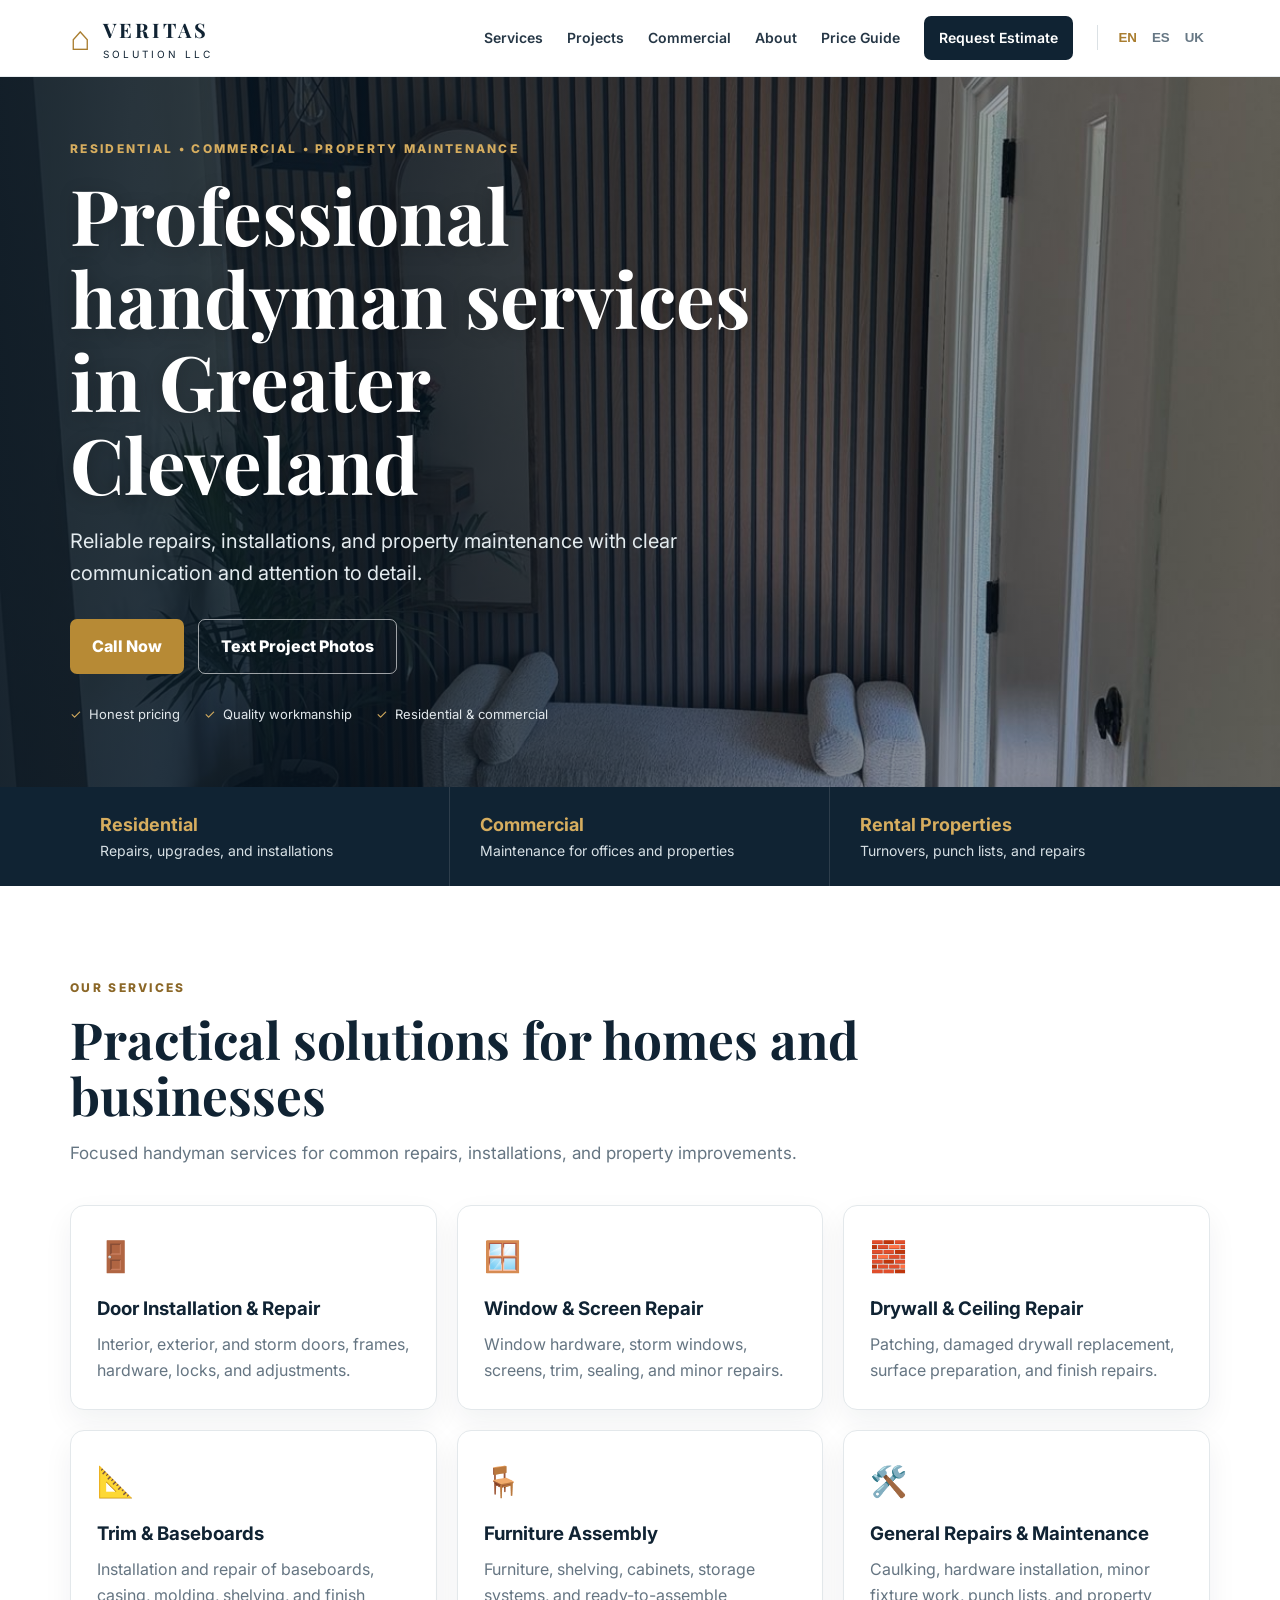
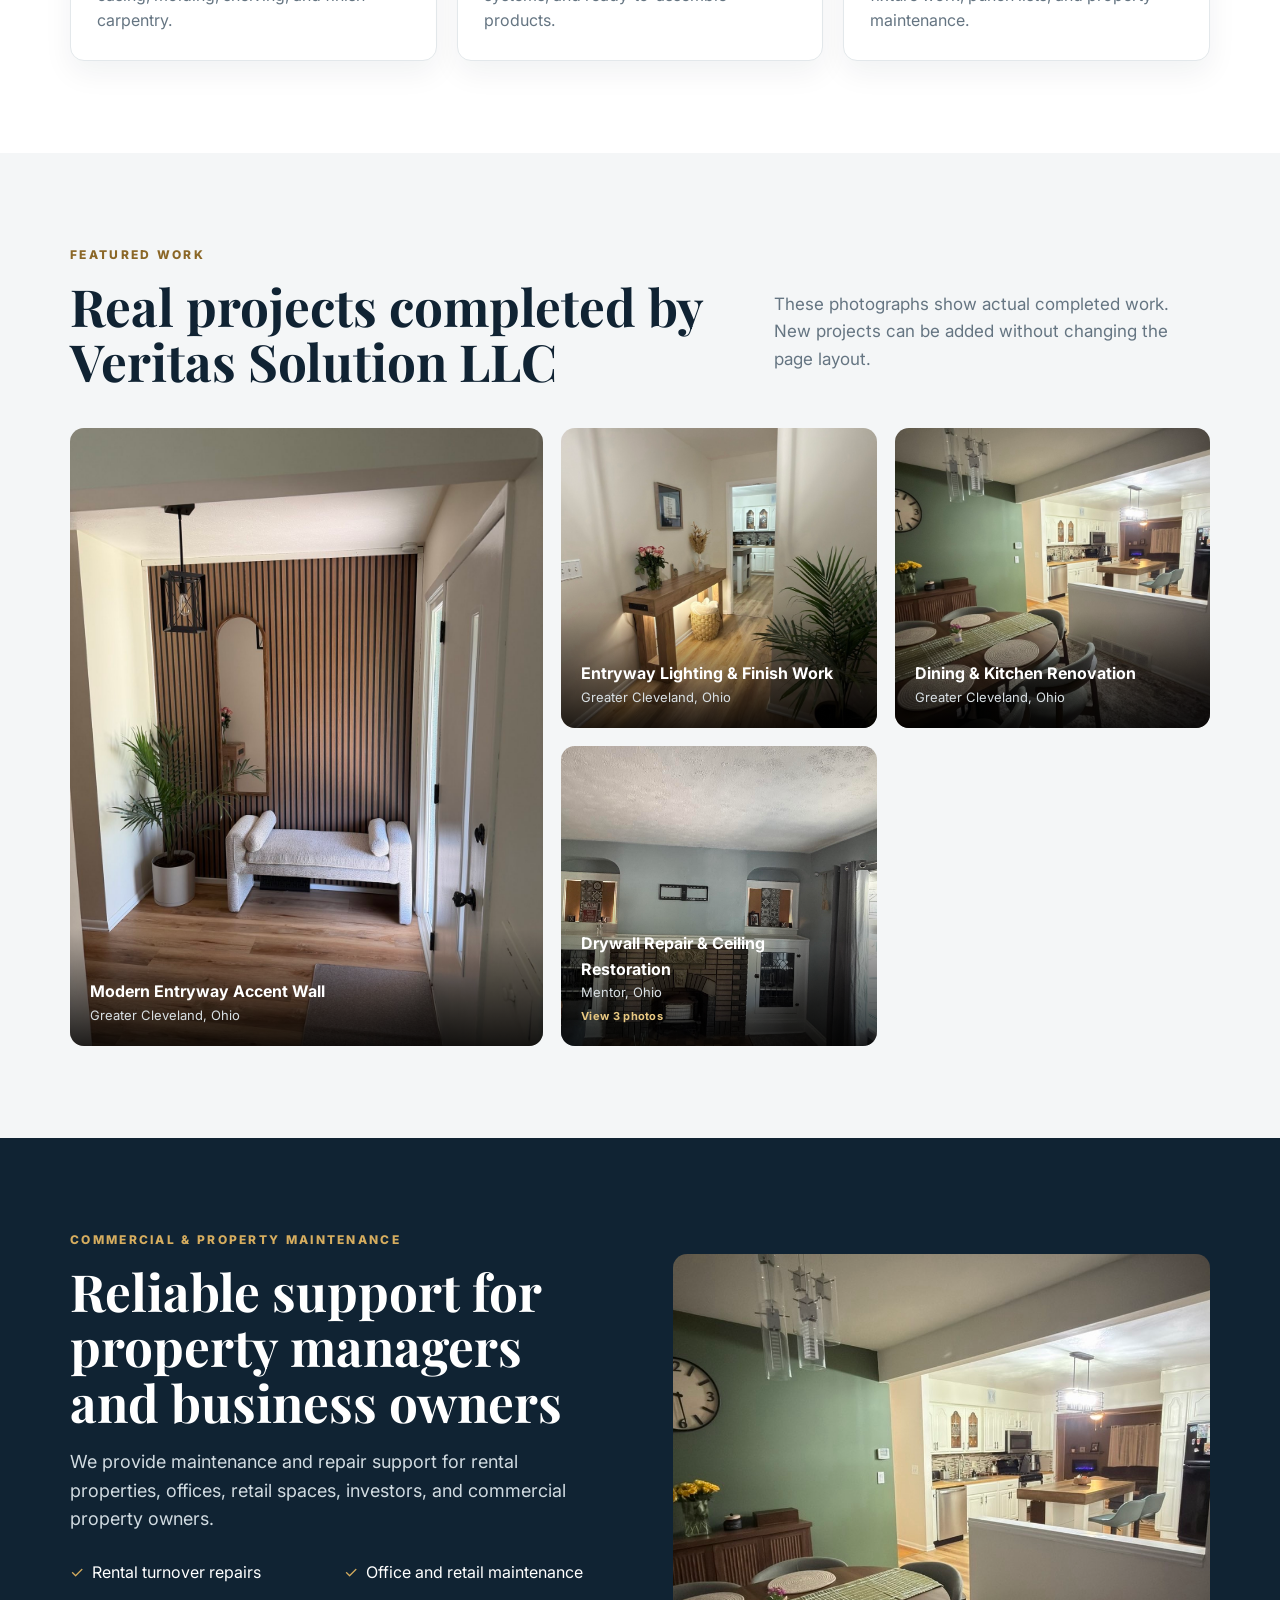
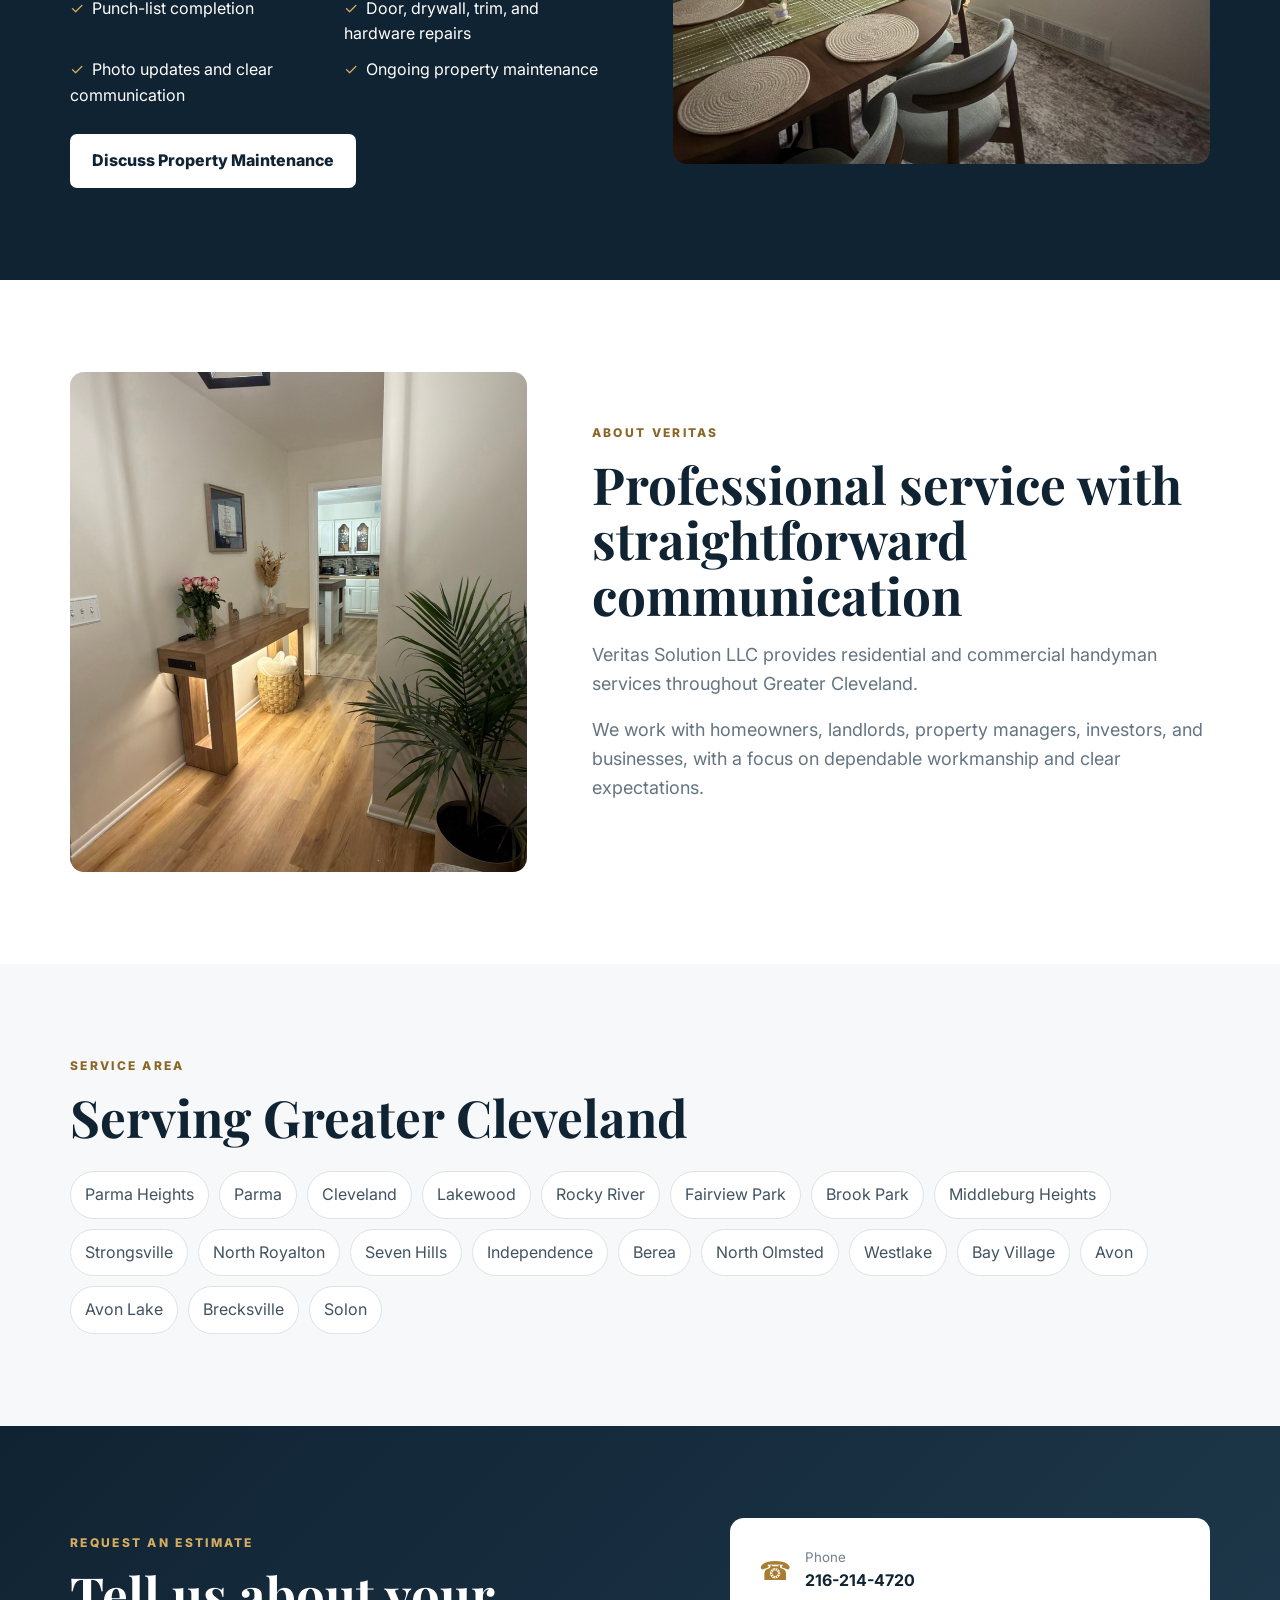
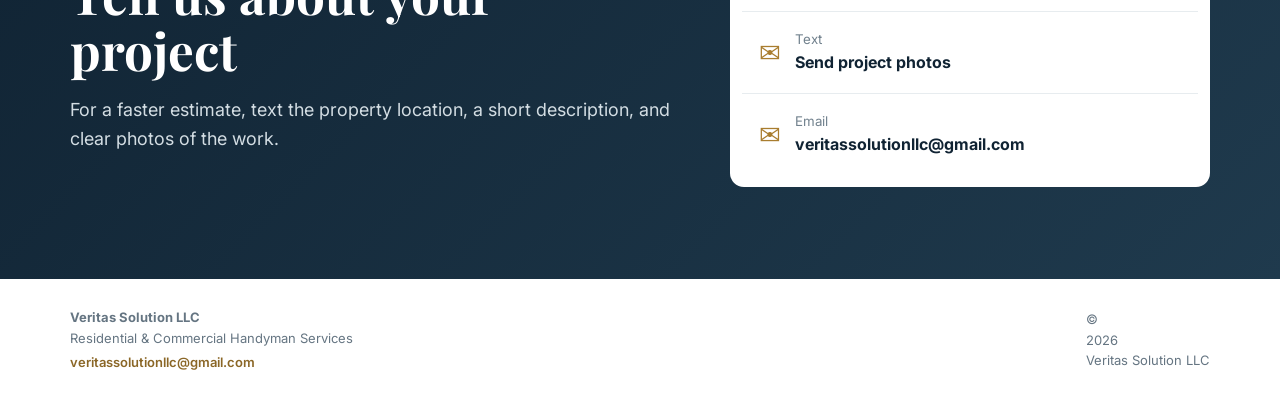
==== commit ef21adf9: "Update index.html" ====
--- a/index.html
+++ b/index.html
@@ -24,6 +24,7 @@
         <a href="#projects" data-i18n="nav_projects">Projects</a>
         <a href="#commercial" data-i18n="nav_commercial">Commercial</a>
         <a href="#about" data-i18n="nav_about">About</a>
+        <a href="estimate.html" data-i18n="nav_price">Price Guide</a>
         <a href="#contact" class="nav-cta" data-i18n="nav_estimate">Request Estimate</a>
         <div class="languages" aria-label="Language">
           <button data-lang="en" class="active">EN</button>
